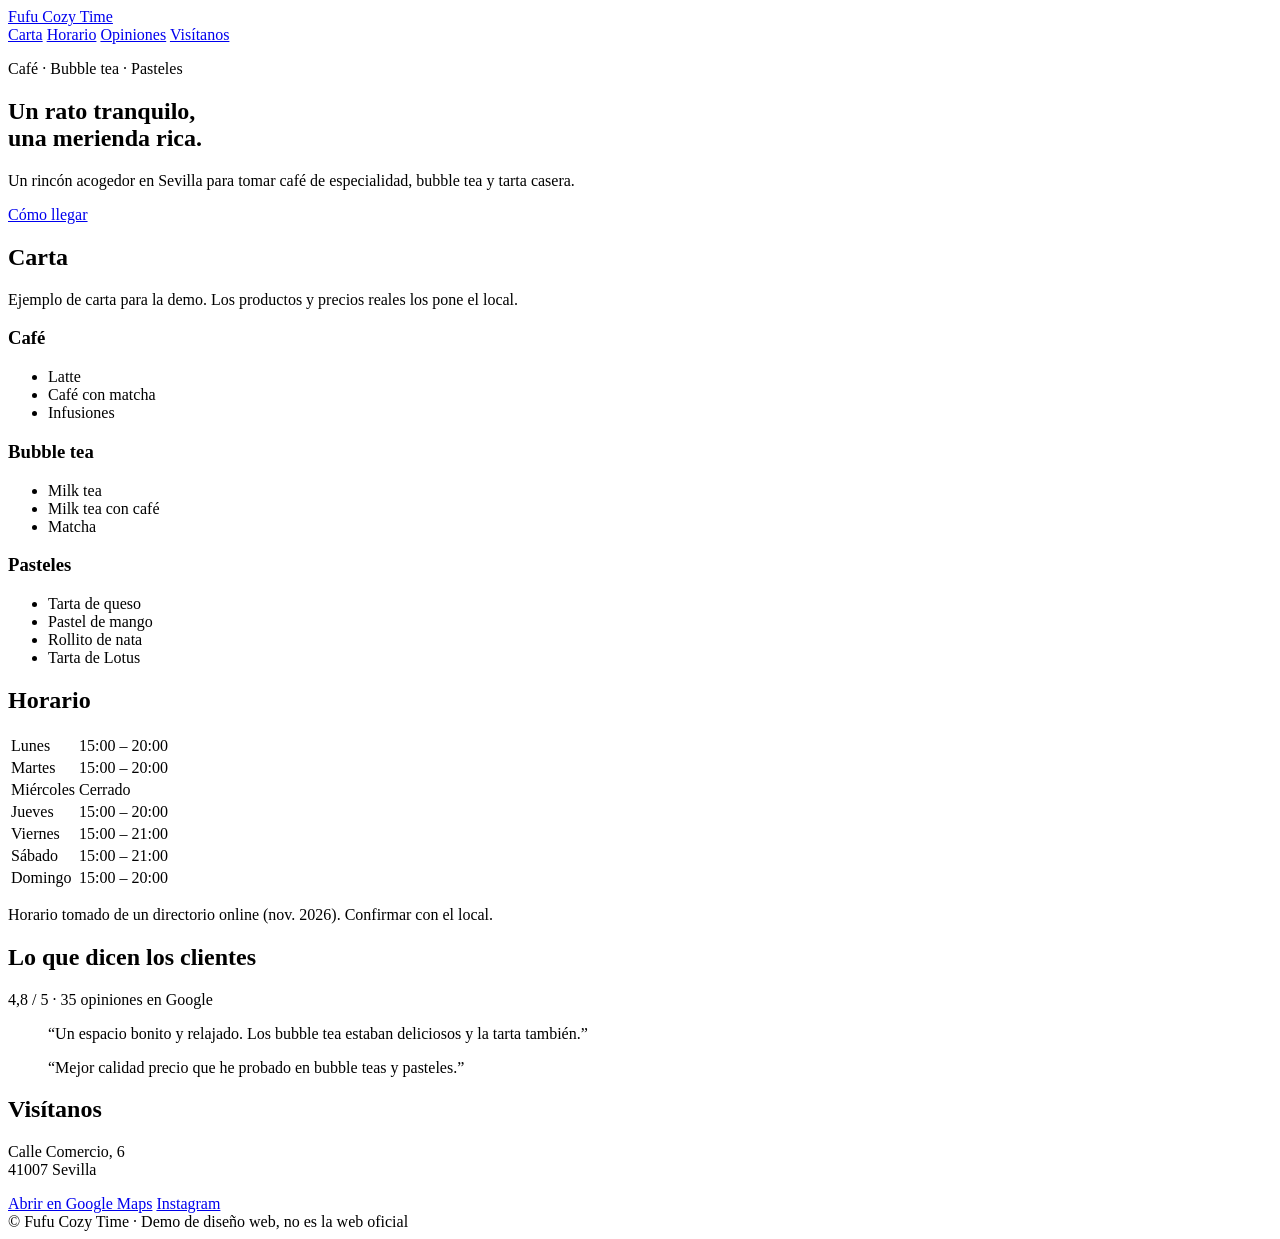
==== index.html @ 993eca89 "Rename fufu-index.html to index.html" ====
<!DOCTYPE html>
<html lang="es">
<head>
<meta charset="utf-8">
<meta name="viewport" content="width=device-width, initial-scale=1">
<title>Fufu Cozy Time · Café y pastelería en Sevilla</title>
<meta name="description" content="Café de especialidad, bubble tea y pasteles en Calle Comercio 6, Sevilla.">
<link rel="stylesheet" href="style.css">
</head>
<body>
<header class="top">
  <a class="logo" href="#inicio">Fufu Cozy Time</a>
  <nav>
    <a href="#carta">Carta</a>
    <a href="#horario">Horario</a>
    <a href="#opiniones">Opiniones</a>
    <a href="#visitanos">Visítanos</a>
  </nav>
</header>

<section id="inicio" class="hero">
  <p class="tag">Café · Bubble tea · Pasteles</p>
  <h1>Un rato tranquilo,<br>una merienda rica.</h1>
  <p>Un rincón acogedor en Sevilla para tomar café de especialidad, bubble tea y tarta casera.</p>
  <a class="btn" href="#visitanos">Cómo llegar</a>
</section>

<section id="carta">
  <h2>Carta</h2>
  <p class="note">Ejemplo de carta para la demo. Los productos y precios reales los pone el local.</p>
  <div class="grid">
    <article><h3>Café</h3><ul><li>Latte</li><li>Café con matcha</li><li>Infusiones</li></ul></article>
    <article><h3>Bubble tea</h3><ul><li>Milk tea</li><li>Milk tea con café</li><li>Matcha</li></ul></article>
    <article><h3>Pasteles</h3><ul><li>Tarta de queso</li><li>Pastel de mango</li><li>Rollito de nata</li><li>Tarta de Lotus</li></ul></article>
  </div>
</section>

<section id="horario" class="alt">
  <h2>Horario</h2>
  <table>
    <tr><td>Lunes</td><td>15:00 – 20:00</td></tr>
    <tr><td>Martes</td><td>15:00 – 20:00</td></tr>
    <tr><td>Miércoles</td><td>Cerrado</td></tr>
    <tr><td>Jueves</td><td>15:00 – 20:00</td></tr>
    <tr><td>Viernes</td><td>15:00 – 21:00</td></tr>
    <tr><td>Sábado</td><td>15:00 – 21:00</td></tr>
    <tr><td>Domingo</td><td>15:00 – 20:00</td></tr>
  </table>
  <p class="note">Horario tomado de un directorio online (nov. 2026). Confirmar con el local.</p>
</section>

<section id="opiniones">
  <h2>Lo que dicen los clientes</h2>
  <p class="rating">4,8 / 5 <span>· 35 opiniones en Google</span></p>
  <blockquote>“Un espacio bonito y relajado. Los bubble tea estaban deliciosos y la tarta también.”</blockquote>
  <blockquote>“Mejor calidad precio que he probado en bubble teas y pasteles.”</blockquote>
</section>

<section id="visitanos" class="alt">
  <h2>Visítanos</h2>
  <p>Calle Comercio, 6<br>41007 Sevilla</p>
  <a class="btn" href="https://www.google.com/maps/search/?api=1&query=Fufu+Cozy+Time+Calle+Comercio+6+Sevilla">Abrir en Google Maps</a>
  <a class="btn ghost" href="https://www.instagram.com/fufu_cozytime">Instagram</a>
</section>

<footer>© Fufu Cozy Time · Demo de diseño web, no es la web oficial</footer>
</body>
</html>
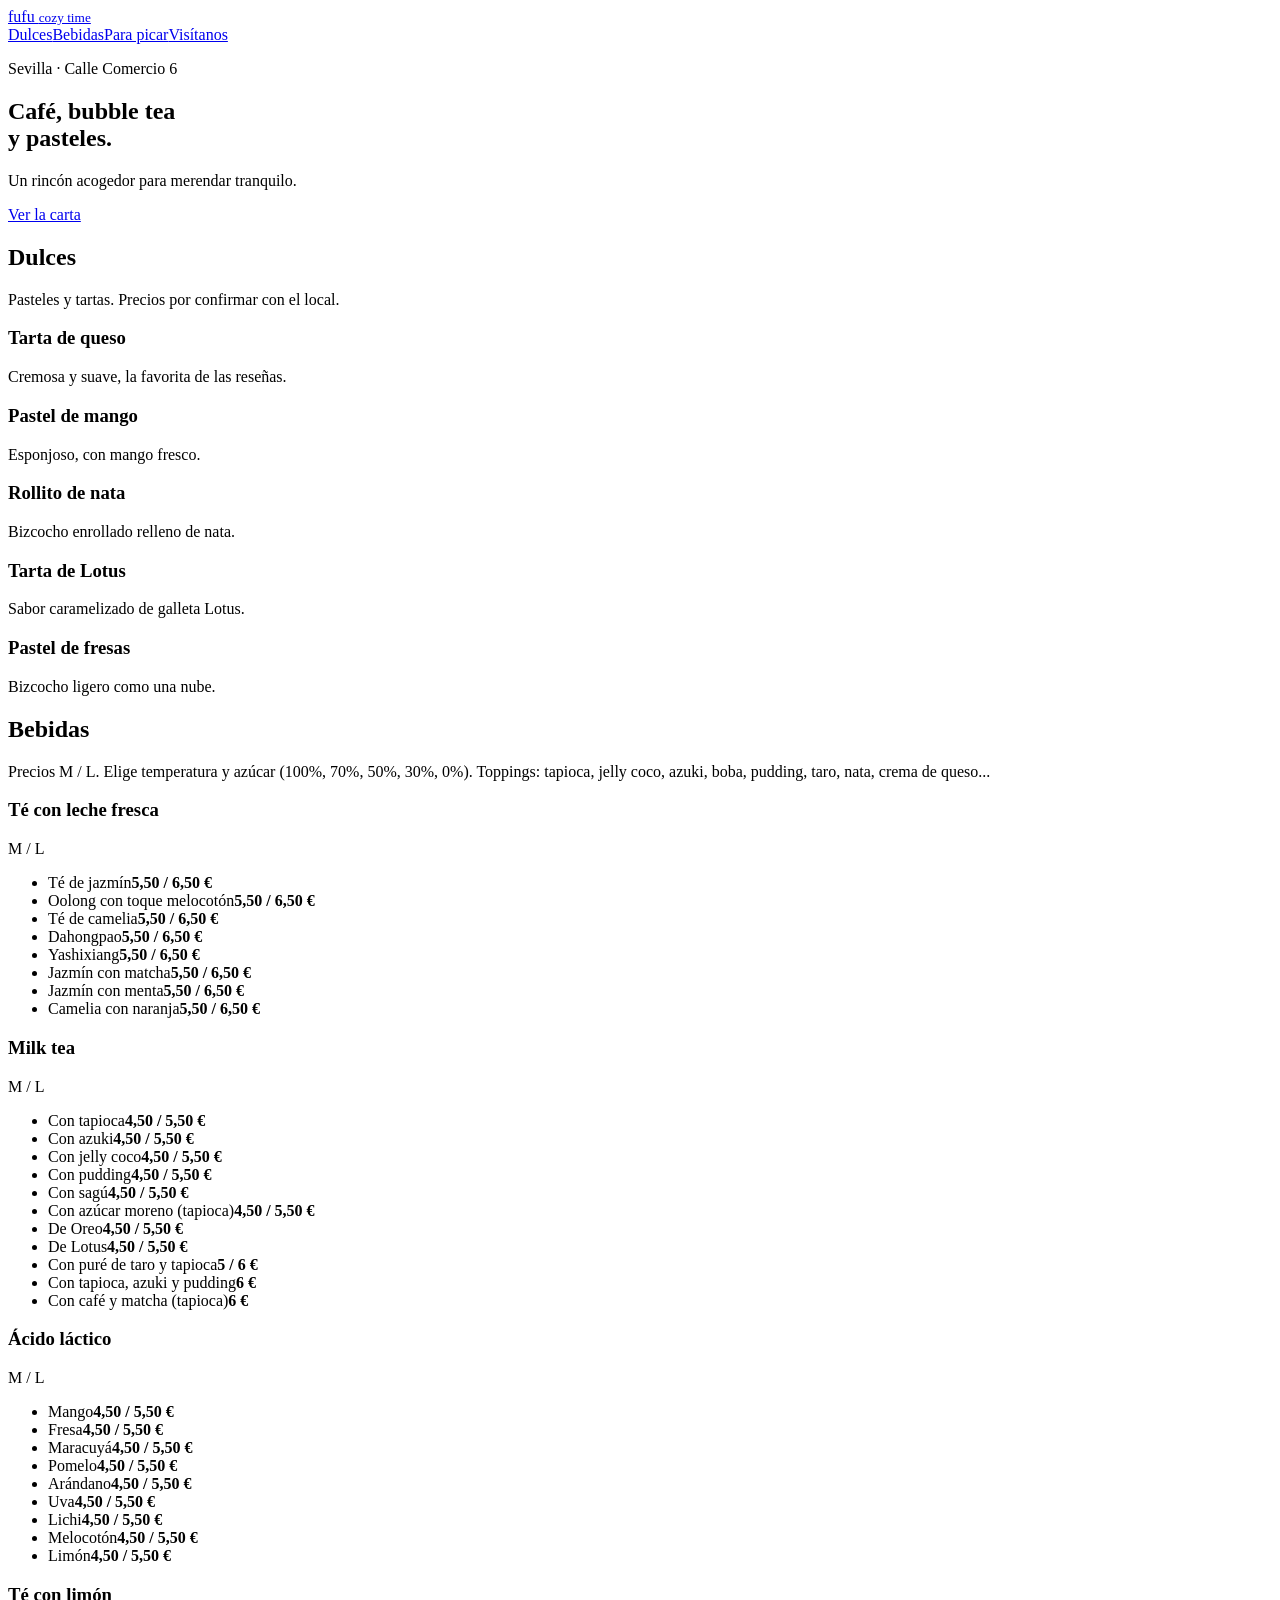
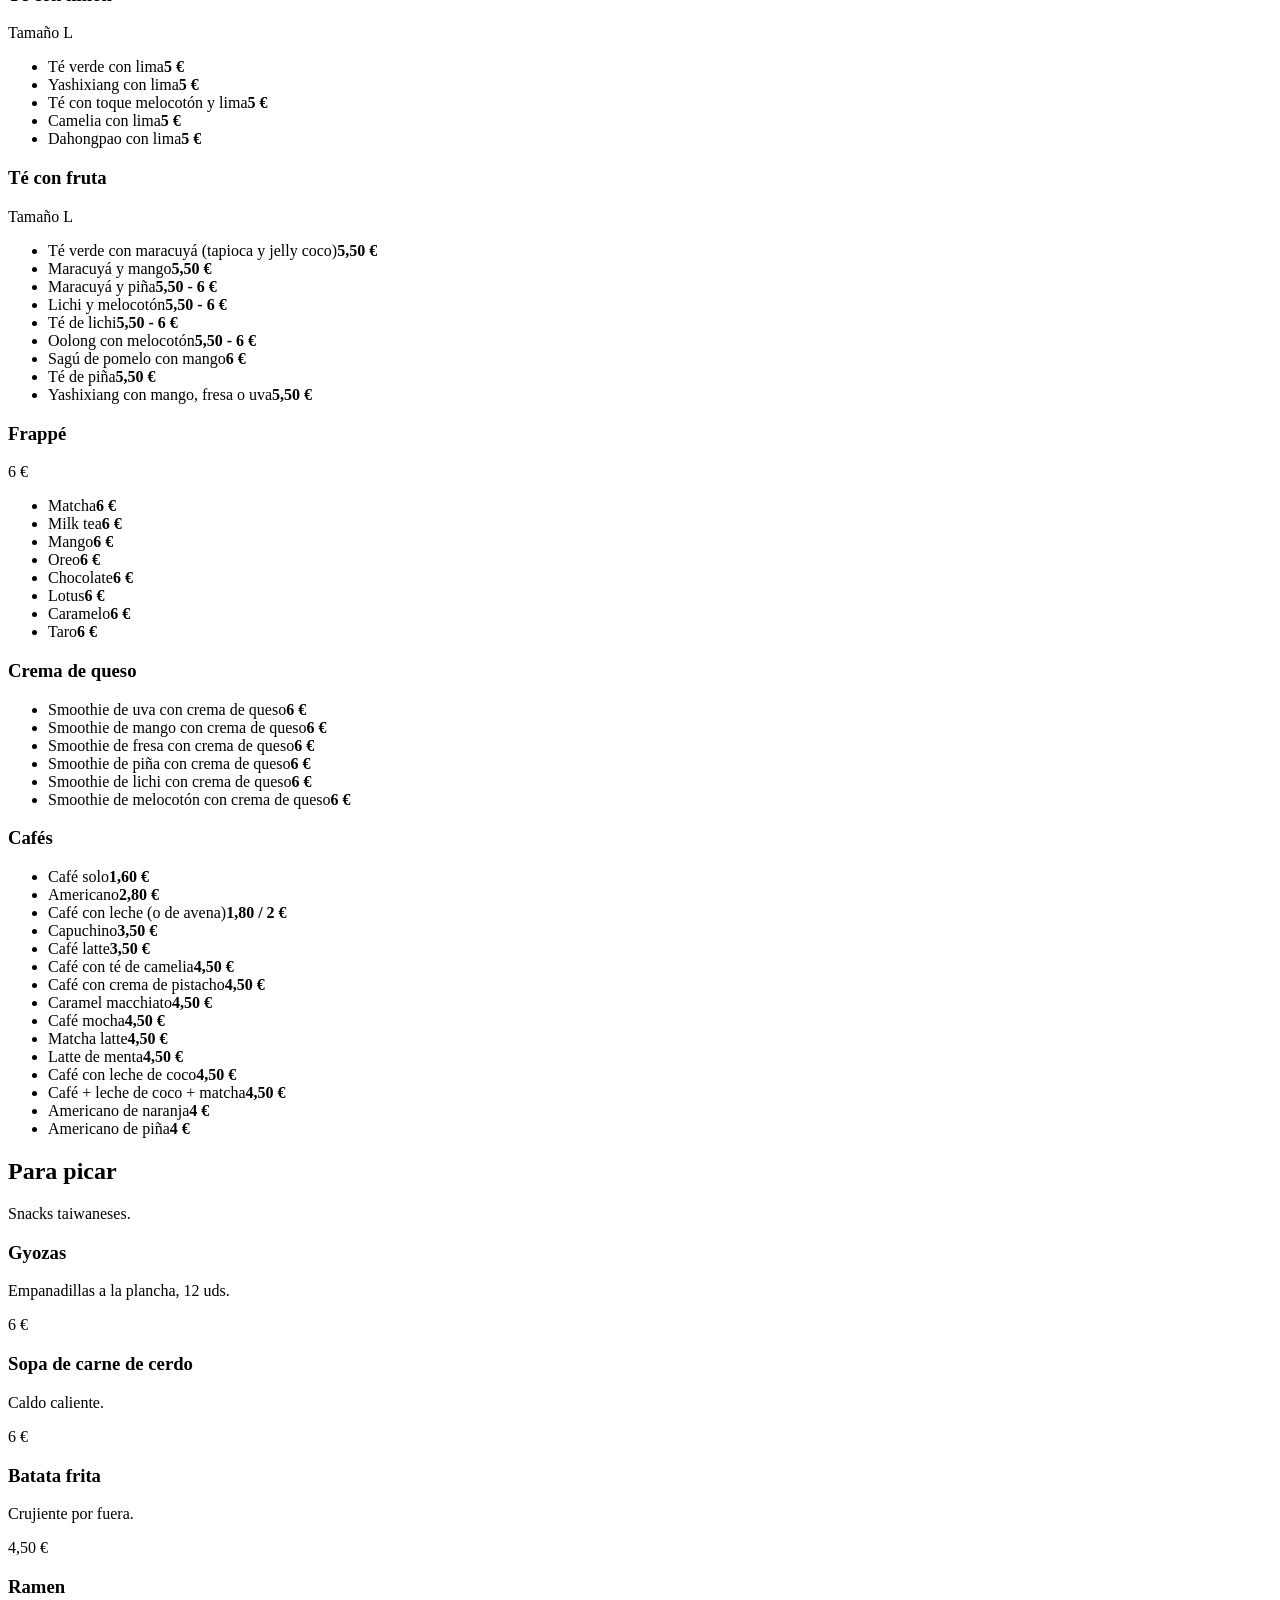
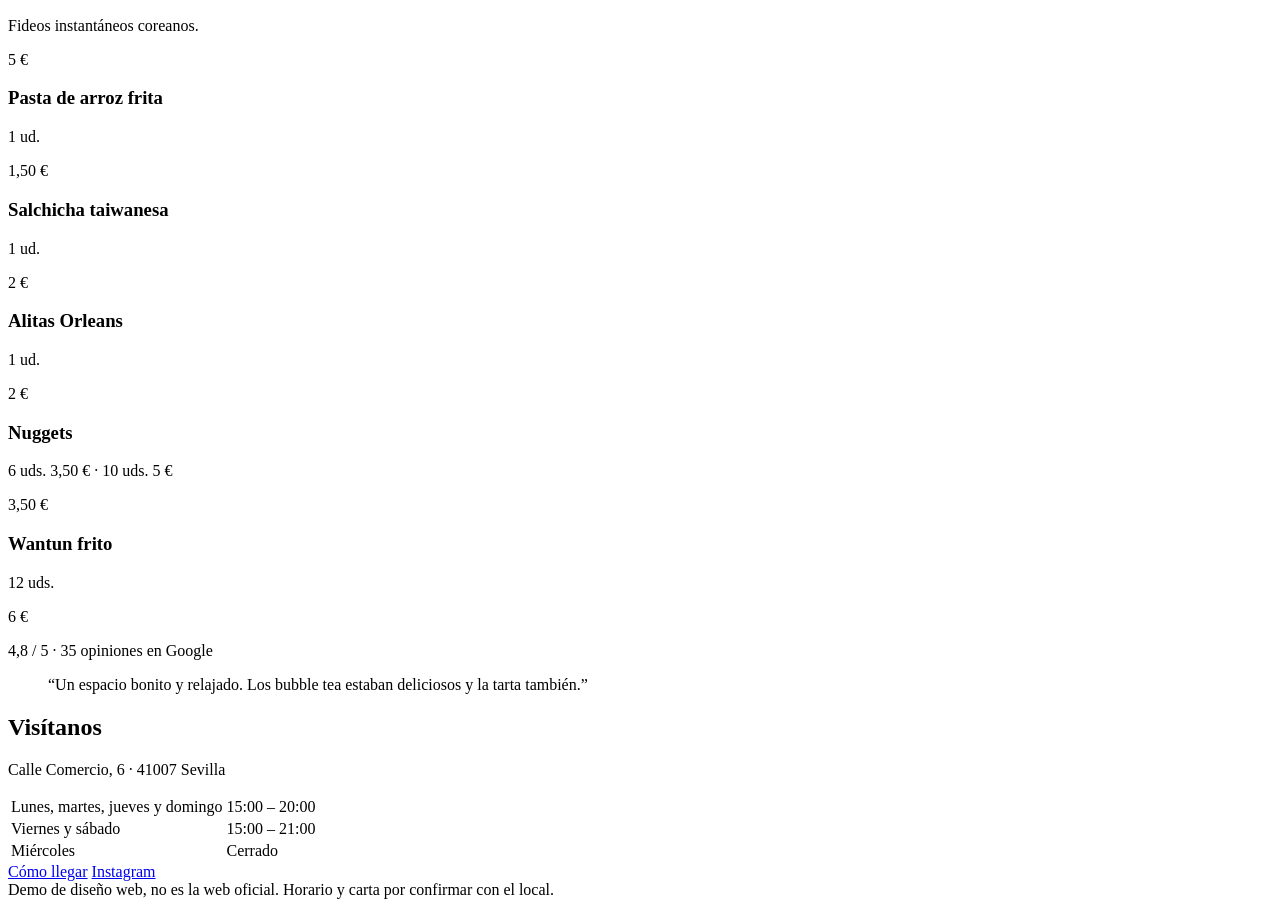
==== commit 4e76b119: "Rename index.html-0c1ed34d.txt to index.html" ====
--- a/index.html
+++ b/index.html
@@ -3,66 +3,44 @@
 <head>
 <meta charset="utf-8">
 <meta name="viewport" content="width=device-width, initial-scale=1">
-<title>Fufu Cozy Time · Café y pastelería en Sevilla</title>
-<meta name="description" content="Café de especialidad, bubble tea y pasteles en Calle Comercio 6, Sevilla.">
+<title>Fufu Cozy Time · Café, bubble tea y pasteles en Sevilla</title>
+<meta name="description" content="Café de especialidad, bubble tea, pasteles y snacks taiwaneses en Calle Comercio 6, Sevilla.">
 <link rel="stylesheet" href="style.css">
 </head>
 <body>
 <header class="top">
-  <a class="logo" href="#inicio">Fufu Cozy Time</a>
-  <nav>
-    <a href="#carta">Carta</a>
-    <a href="#horario">Horario</a>
-    <a href="#opiniones">Opiniones</a>
-    <a href="#visitanos">Visítanos</a>
-  </nav>
+  <a class="logo" href="#inicio">fufu <small>cozy time</small></a>
+  <nav><a href="#dulces">Dulces</a><a href="#bebidas">Bebidas</a><a href="#picar">Para picar</a><a href="#visitanos">Visítanos</a></nav>
 </header>
 
 <section id="inicio" class="hero">
-  <p class="tag">Café · Bubble tea · Pasteles</p>
-  <h1>Un rato tranquilo,<br>una merienda rica.</h1>
-  <p>Un rincón acogedor en Sevilla para tomar café de especialidad, bubble tea y tarta casera.</p>
-  <a class="btn" href="#visitanos">Cómo llegar</a>
+  <p class="tag">Sevilla · Calle Comercio 6</p>
+  <h1>Café, bubble tea<br>y pasteles.</h1>
+  <p class="lead">Un rincón acogedor para merendar tranquilo.</p>
+  <a class="btn" href="#dulces">Ver la carta</a>
 </section>
 
-<section id="carta">
-  <h2>Carta</h2>
-  <p class="note">Ejemplo de carta para la demo. Los productos y precios reales los pone el local.</p>
-  <div class="grid">
-    <article><h3>Café</h3><ul><li>Latte</li><li>Café con matcha</li><li>Infusiones</li></ul></article>
-    <article><h3>Bubble tea</h3><ul><li>Milk tea</li><li>Milk tea con café</li><li>Matcha</li></ul></article>
-    <article><h3>Pasteles</h3><ul><li>Tarta de queso</li><li>Pastel de mango</li><li>Rollito de nata</li><li>Tarta de Lotus</li></ul></article>
-  </div>
+<section id="dulces" class=""><h2>Dulces</h2><p class="sub">Pasteles y tartas. Precios por confirmar con el local.</p><div class="grid"><article class="item"><div class="ph"><img src="img/tarta-queso.jpg" alt="Tarta de queso" loading="lazy" onerror="this.remove()"></div><h3>Tarta de queso</h3><p>Cremosa y suave, la favorita de las reseñas.</p></article><article class="item"><div class="ph"><img src="img/mango.jpg" alt="Pastel de mango" loading="lazy" onerror="this.remove()"></div><h3>Pastel de mango</h3><p>Esponjoso, con mango fresco.</p></article><article class="item"><div class="ph"><img src="img/rollito.jpg" alt="Rollito de nata" loading="lazy" onerror="this.remove()"></div><h3>Rollito de nata</h3><p>Bizcocho enrollado relleno de nata.</p></article><article class="item"><div class="ph"><img src="img/lotus.jpg" alt="Tarta de Lotus" loading="lazy" onerror="this.remove()"></div><h3>Tarta de Lotus</h3><p>Sabor caramelizado de galleta Lotus.</p></article><article class="item"><div class="ph"><img src="img/fresas.jpg" alt="Pastel de fresas" loading="lazy" onerror="this.remove()"></div><h3>Pastel de fresas</h3><p>Bizcocho ligero como una nube.</p></article></div></section>
+<section id="bebidas" class="alt"><h2>Bebidas</h2><p class="sub">Precios M / L. Elige temperatura y azúcar (100%, 70%, 50%, 30%, 0%). Toppings: tapioca, jelly coco, azuki, boba, pudding, taro, nata, crema de queso...</p><div class="menu"><div class="mblock"><h3>Té con leche fresca</h3><p class="note">M / L</p><ul><li><span>Té de jazmín</span><b>5,50 / 6,50 €</b></li><li><span>Oolong con toque melocotón</span><b>5,50 / 6,50 €</b></li><li><span>Té de camelia</span><b>5,50 / 6,50 €</b></li><li><span>Dahongpao</span><b>5,50 / 6,50 €</b></li><li><span>Yashixiang</span><b>5,50 / 6,50 €</b></li><li><span>Jazmín con matcha</span><b>5,50 / 6,50 €</b></li><li><span>Jazmín con menta</span><b>5,50 / 6,50 €</b></li><li><span>Camelia con naranja</span><b>5,50 / 6,50 €</b></li></ul></div><div class="mblock"><h3>Milk tea</h3><p class="note">M / L</p><ul><li><span>Con tapioca</span><b>4,50 / 5,50 €</b></li><li><span>Con azuki</span><b>4,50 / 5,50 €</b></li><li><span>Con jelly coco</span><b>4,50 / 5,50 €</b></li><li><span>Con pudding</span><b>4,50 / 5,50 €</b></li><li><span>Con sagú</span><b>4,50 / 5,50 €</b></li><li><span>Con azúcar moreno (tapioca)</span><b>4,50 / 5,50 €</b></li><li><span>De Oreo</span><b>4,50 / 5,50 €</b></li><li><span>De Lotus</span><b>4,50 / 5,50 €</b></li><li><span>Con puré de taro y tapioca</span><b>5 / 6 €</b></li><li><span>Con tapioca, azuki y pudding</span><b>6 €</b></li><li><span>Con café y matcha (tapioca)</span><b>6 €</b></li></ul></div><div class="mblock"><h3>Ácido láctico</h3><p class="note">M / L</p><ul><li><span>Mango</span><b>4,50 / 5,50 €</b></li><li><span>Fresa</span><b>4,50 / 5,50 €</b></li><li><span>Maracuyá</span><b>4,50 / 5,50 €</b></li><li><span>Pomelo</span><b>4,50 / 5,50 €</b></li><li><span>Arándano</span><b>4,50 / 5,50 €</b></li><li><span>Uva</span><b>4,50 / 5,50 €</b></li><li><span>Lichi</span><b>4,50 / 5,50 €</b></li><li><span>Melocotón</span><b>4,50 / 5,50 €</b></li><li><span>Limón</span><b>4,50 / 5,50 €</b></li></ul></div><div class="mblock"><h3>Té con limón</h3><p class="note">Tamaño L</p><ul><li><span>Té verde con lima</span><b>5 €</b></li><li><span>Yashixiang con lima</span><b>5 €</b></li><li><span>Té con toque melocotón y lima</span><b>5 €</b></li><li><span>Camelia con lima</span><b>5 €</b></li><li><span>Dahongpao con lima</span><b>5 €</b></li></ul></div><div class="mblock"><h3>Té con fruta</h3><p class="note">Tamaño L</p><ul><li><span>Té verde con maracuyá (tapioca y jelly coco)</span><b>5,50 €</b></li><li><span>Maracuyá y mango</span><b>5,50 €</b></li><li><span>Maracuyá y piña</span><b>5,50 - 6 €</b></li><li><span>Lichi y melocotón</span><b>5,50 - 6 €</b></li><li><span>Té de lichi</span><b>5,50 - 6 €</b></li><li><span>Oolong con melocotón</span><b>5,50 - 6 €</b></li><li><span>Sagú de pomelo con mango</span><b>6 €</b></li><li><span>Té de piña</span><b>5,50 €</b></li><li><span>Yashixiang con mango, fresa o uva</span><b>5,50 €</b></li></ul></div><div class="mblock"><h3>Frappé</h3><p class="note">6 €</p><ul><li><span>Matcha</span><b>6 €</b></li><li><span>Milk tea</span><b>6 €</b></li><li><span>Mango</span><b>6 €</b></li><li><span>Oreo</span><b>6 €</b></li><li><span>Chocolate</span><b>6 €</b></li><li><span>Lotus</span><b>6 €</b></li><li><span>Caramelo</span><b>6 €</b></li><li><span>Taro</span><b>6 €</b></li></ul></div><div class="mblock"><h3>Crema de queso</h3><ul><li><span>Smoothie de uva con crema de queso</span><b>6 €</b></li><li><span>Smoothie de mango con crema de queso</span><b>6 €</b></li><li><span>Smoothie de fresa con crema de queso</span><b>6 €</b></li><li><span>Smoothie de piña con crema de queso</span><b>6 €</b></li><li><span>Smoothie de lichi con crema de queso</span><b>6 €</b></li><li><span>Smoothie de melocotón con crema de queso</span><b>6 €</b></li></ul></div><div class="mblock"><h3>Cafés</h3><ul><li><span>Café solo</span><b>1,60 €</b></li><li><span>Americano</span><b>2,80 €</b></li><li><span>Café con leche (o de avena)</span><b>1,80 / 2 €</b></li><li><span>Capuchino</span><b>3,50 €</b></li><li><span>Café latte</span><b>3,50 €</b></li><li><span>Café con té de camelia</span><b>4,50 €</b></li><li><span>Café con crema de pistacho</span><b>4,50 €</b></li><li><span>Caramel macchiato</span><b>4,50 €</b></li><li><span>Café mocha</span><b>4,50 €</b></li><li><span>Matcha latte</span><b>4,50 €</b></li><li><span>Latte de menta</span><b>4,50 €</b></li><li><span>Café con leche de coco</span><b>4,50 €</b></li><li><span>Café + leche de coco + matcha</span><b>4,50 €</b></li><li><span>Americano de naranja</span><b>4 €</b></li><li><span>Americano de piña</span><b>4 €</b></li></ul></div></div></section>
+<section id="picar" class=""><h2>Para picar</h2><p class="sub">Snacks taiwaneses.</p><div class="grid"><article class="item"><div class="ph"><img src="img/gyozas.jpg" alt="Gyozas" loading="lazy" onerror="this.remove()"></div><h3>Gyozas</h3><p>Empanadillas a la plancha, 12 uds.</p><span class="price">6 €</span></article><article class="item"><div class="ph"><img src="img/sopa.jpg" alt="Sopa de carne de cerdo" loading="lazy" onerror="this.remove()"></div><h3>Sopa de carne de cerdo</h3><p>Caldo caliente.</p><span class="price">6 €</span></article><article class="item"><div class="ph"><img src="img/batata.jpg" alt="Batata frita" loading="lazy" onerror="this.remove()"></div><h3>Batata frita</h3><p>Crujiente por fuera.</p><span class="price">4,50 €</span></article><article class="item"><div class="ph"><img src="img/ramen.jpg" alt="Ramen" loading="lazy" onerror="this.remove()"></div><h3>Ramen</h3><p>Fideos instantáneos coreanos.</p><span class="price">5 €</span></article><article class="item"><div class="ph"><img src="img/arroz.jpg" alt="Pasta de arroz frita" loading="lazy" onerror="this.remove()"></div><h3>Pasta de arroz frita</h3><p>1 ud.</p><span class="price">1,50 €</span></article><article class="item"><div class="ph"><img src="img/salchicha.jpg" alt="Salchicha taiwanesa" loading="lazy" onerror="this.remove()"></div><h3>Salchicha taiwanesa</h3><p>1 ud.</p><span class="price">2 €</span></article><article class="item"><div class="ph"><img src="img/alitas.jpg" alt="Alitas Orleans" loading="lazy" onerror="this.remove()"></div><h3>Alitas Orleans</h3><p>1 ud.</p><span class="price">2 €</span></article><article class="item"><div class="ph"><img src="img/nuggets.jpg" alt="Nuggets" loading="lazy" onerror="this.remove()"></div><h3>Nuggets</h3><p>6 uds. 3,50 € · 10 uds. 5 €</p><span class="price">3,50 €</span></article><article class="item"><div class="ph"><img src="img/wantun.jpg" alt="Wantun frito" loading="lazy" onerror="this.remove()"></div><h3>Wantun frito</h3><p>12 uds.</p><span class="price">6 €</span></article></div></section>
+
+<section id="opiniones" class="alt center">
+  <p class="rating">4,8 <span>/ 5 · 35 opiniones en Google</span></p>
+  <blockquote>“Un espacio bonito y relajado. Los bubble tea estaban deliciosos y la tarta también.”</blockquote>
 </section>
 
-<section id="horario" class="alt">
-  <h2>Horario</h2>
+<section id="visitanos">
+  <h2>Visítanos</h2>
+  <p>Calle Comercio, 6 · 41007 Sevilla</p>
   <table>
-    <tr><td>Lunes</td><td>15:00 – 20:00</td></tr>
-    <tr><td>Martes</td><td>15:00 – 20:00</td></tr>
+    <tr><td>Lunes, martes, jueves y domingo</td><td>15:00 – 20:00</td></tr>
+    <tr><td>Viernes y sábado</td><td>15:00 – 21:00</td></tr>
     <tr><td>Miércoles</td><td>Cerrado</td></tr>
-    <tr><td>Jueves</td><td>15:00 – 20:00</td></tr>
-    <tr><td>Viernes</td><td>15:00 – 21:00</td></tr>
-    <tr><td>Sábado</td><td>15:00 – 21:00</td></tr>
-    <tr><td>Domingo</td><td>15:00 – 20:00</td></tr>
   </table>
-  <p class="note">Horario tomado de un directorio online (nov. 2026). Confirmar con el local.</p>
-</section>
-
-<section id="opiniones">
-  <h2>Lo que dicen los clientes</h2>
-  <p class="rating">4,8 / 5 <span>· 35 opiniones en Google</span></p>
-  <blockquote>“Un espacio bonito y relajado. Los bubble tea estaban deliciosos y la tarta también.”</blockquote>
-  <blockquote>“Mejor calidad precio que he probado en bubble teas y pasteles.”</blockquote>
-</section>
-
-<section id="visitanos" class="alt">
-  <h2>Visítanos</h2>
-  <p>Calle Comercio, 6<br>41007 Sevilla</p>
-  <a class="btn" href="https://www.google.com/maps/search/?api=1&query=Fufu+Cozy+Time+Calle+Comercio+6+Sevilla">Abrir en Google Maps</a>
+  <a class="btn" href="https://www.google.com/maps/search/?api=1&query=Fufu+Cozy+Time+Calle+Comercio+6+Sevilla">Cómo llegar</a>
   <a class="btn ghost" href="https://www.instagram.com/fufu_cozytime">Instagram</a>
 </section>
 
-<footer>© Fufu Cozy Time · Demo de diseño web, no es la web oficial</footer>
+<footer>Demo de diseño web, no es la web oficial. Horario y carta por confirmar con el local.</footer>
 </body>
 </html>
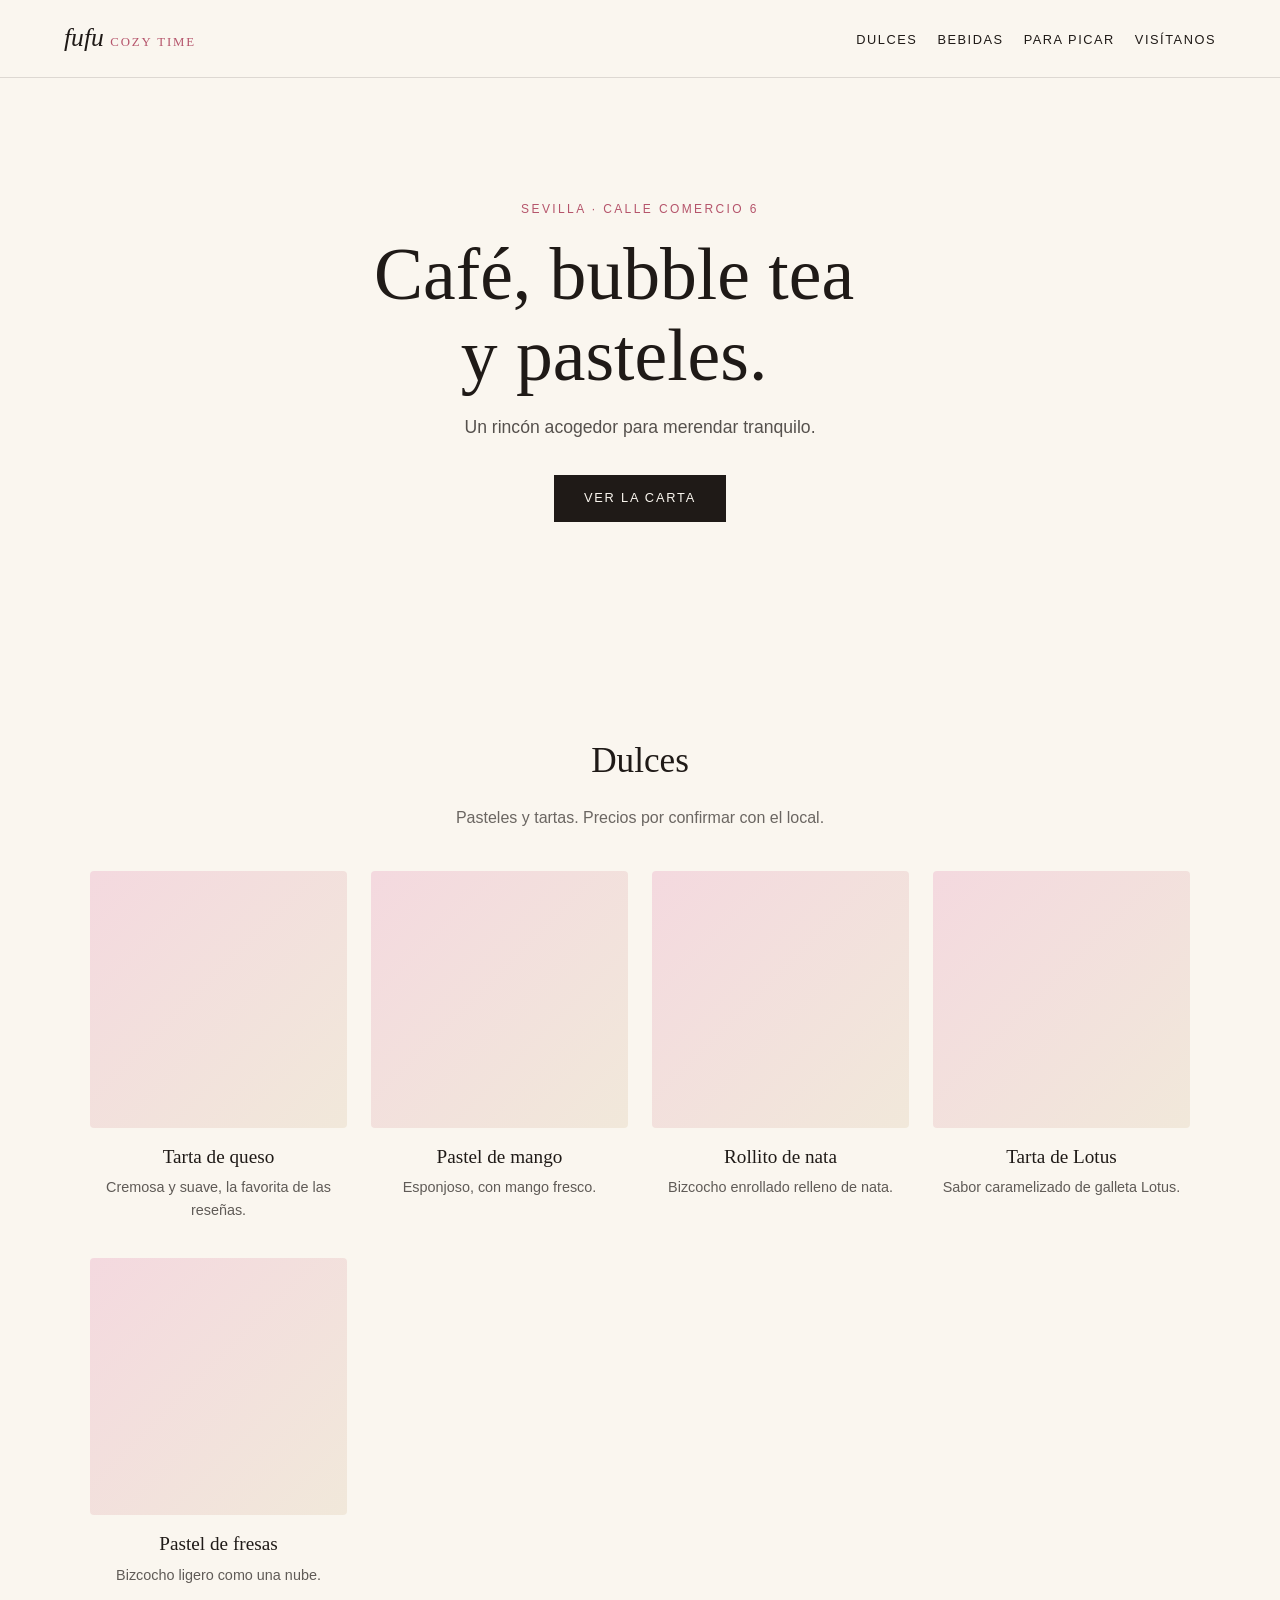
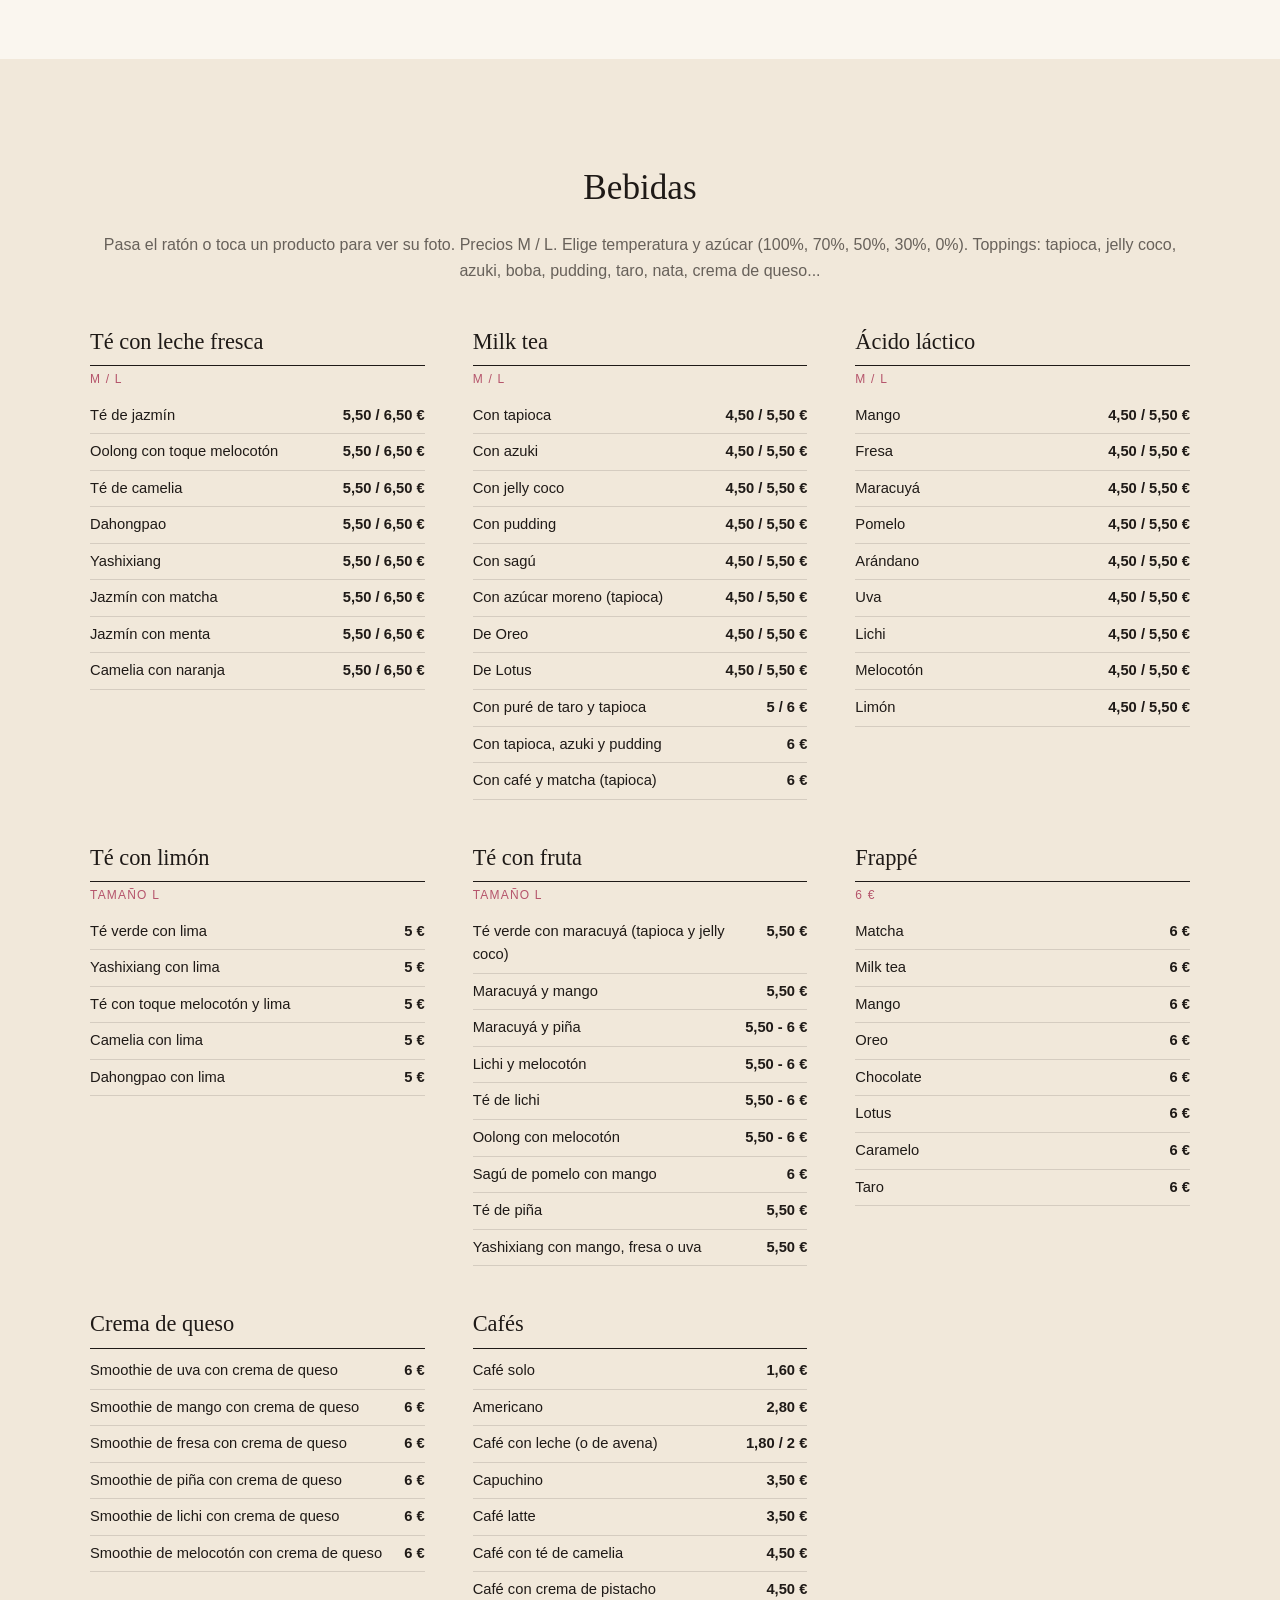
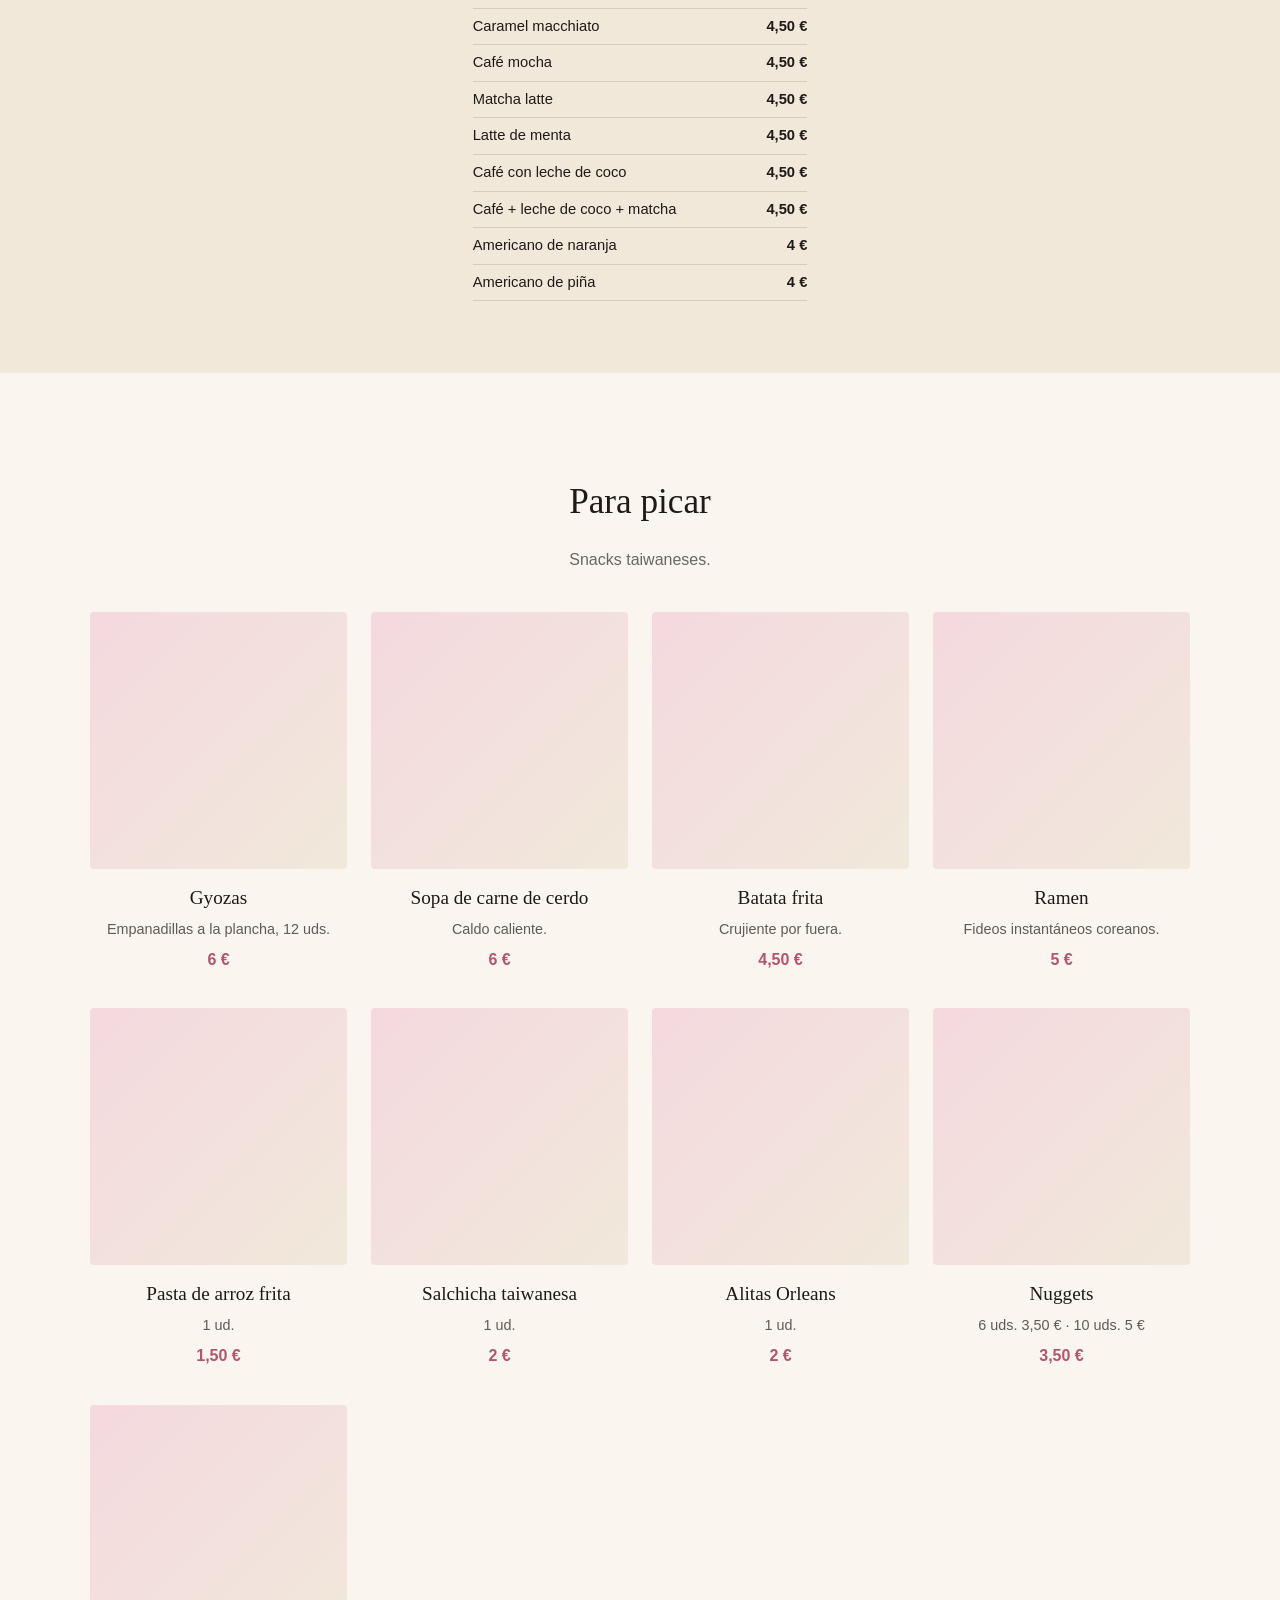
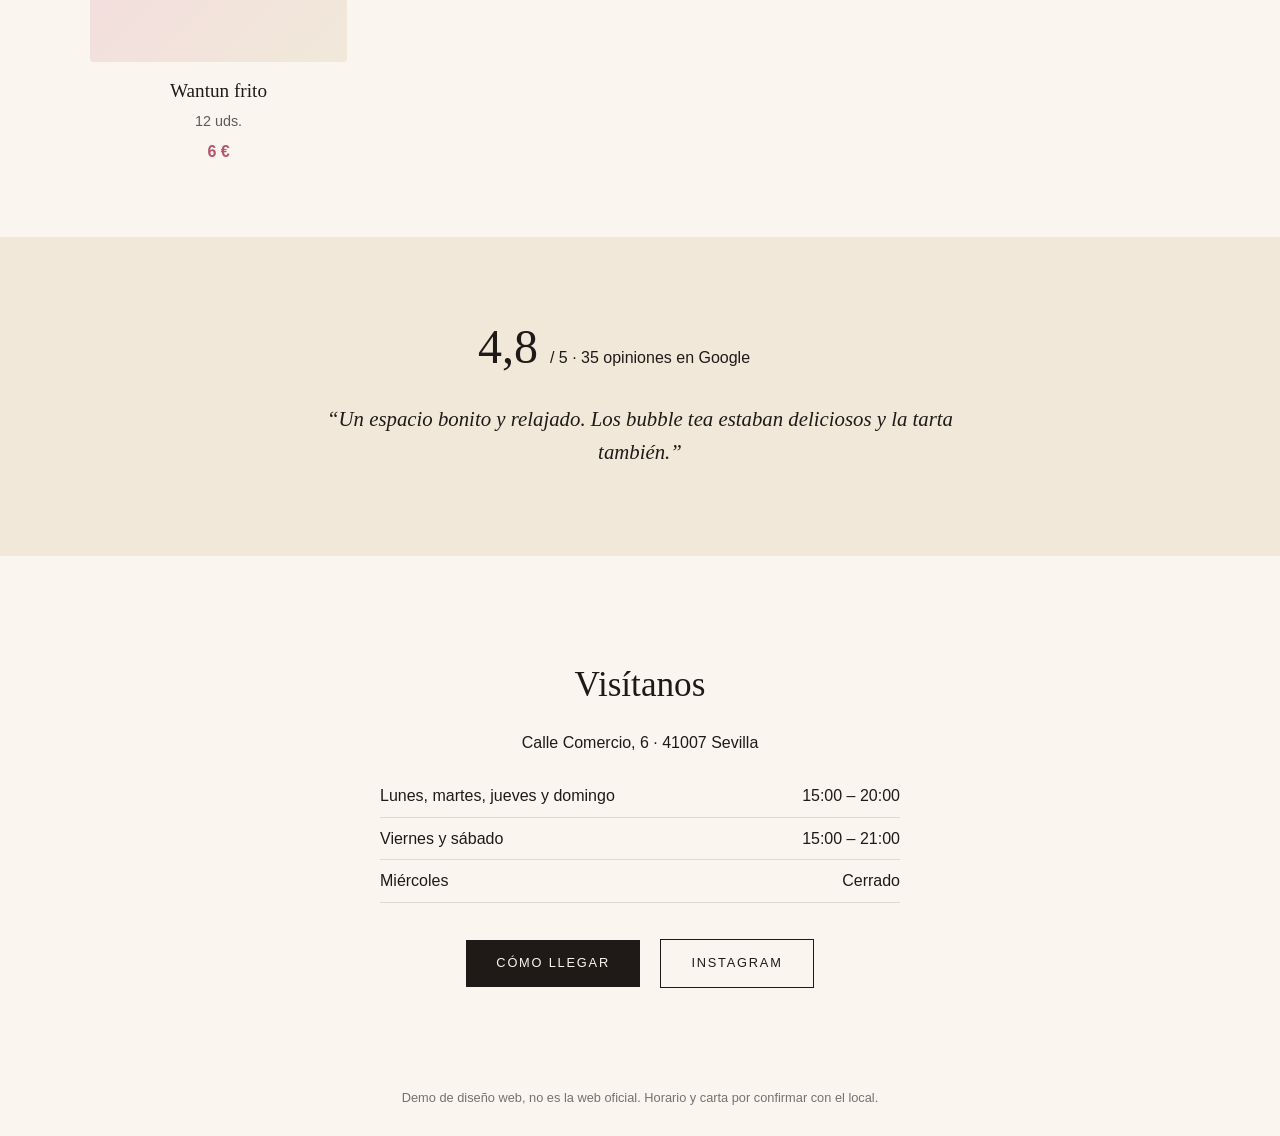
==== commit 1d5987e0: "hover de imagenes" ====
--- a/index.html
+++ b/index.html
@@ -21,7 +21,7 @@
 </section>
 
 <section id="dulces" class=""><h2>Dulces</h2><p class="sub">Pasteles y tartas. Precios por confirmar con el local.</p><div class="grid"><article class="item"><div class="ph"><img src="img/tarta-queso.jpg" alt="Tarta de queso" loading="lazy" onerror="this.remove()"></div><h3>Tarta de queso</h3><p>Cremosa y suave, la favorita de las reseñas.</p></article><article class="item"><div class="ph"><img src="img/mango.jpg" alt="Pastel de mango" loading="lazy" onerror="this.remove()"></div><h3>Pastel de mango</h3><p>Esponjoso, con mango fresco.</p></article><article class="item"><div class="ph"><img src="img/rollito.jpg" alt="Rollito de nata" loading="lazy" onerror="this.remove()"></div><h3>Rollito de nata</h3><p>Bizcocho enrollado relleno de nata.</p></article><article class="item"><div class="ph"><img src="img/lotus.jpg" alt="Tarta de Lotus" loading="lazy" onerror="this.remove()"></div><h3>Tarta de Lotus</h3><p>Sabor caramelizado de galleta Lotus.</p></article><article class="item"><div class="ph"><img src="img/fresas.jpg" alt="Pastel de fresas" loading="lazy" onerror="this.remove()"></div><h3>Pastel de fresas</h3><p>Bizcocho ligero como una nube.</p></article></div></section>
-<section id="bebidas" class="alt"><h2>Bebidas</h2><p class="sub">Precios M / L. Elige temperatura y azúcar (100%, 70%, 50%, 30%, 0%). Toppings: tapioca, jelly coco, azuki, boba, pudding, taro, nata, crema de queso...</p><div class="menu"><div class="mblock"><h3>Té con leche fresca</h3><p class="note">M / L</p><ul><li><span>Té de jazmín</span><b>5,50 / 6,50 €</b></li><li><span>Oolong con toque melocotón</span><b>5,50 / 6,50 €</b></li><li><span>Té de camelia</span><b>5,50 / 6,50 €</b></li><li><span>Dahongpao</span><b>5,50 / 6,50 €</b></li><li><span>Yashixiang</span><b>5,50 / 6,50 €</b></li><li><span>Jazmín con matcha</span><b>5,50 / 6,50 €</b></li><li><span>Jazmín con menta</span><b>5,50 / 6,50 €</b></li><li><span>Camelia con naranja</span><b>5,50 / 6,50 €</b></li></ul></div><div class="mblock"><h3>Milk tea</h3><p class="note">M / L</p><ul><li><span>Con tapioca</span><b>4,50 / 5,50 €</b></li><li><span>Con azuki</span><b>4,50 / 5,50 €</b></li><li><span>Con jelly coco</span><b>4,50 / 5,50 €</b></li><li><span>Con pudding</span><b>4,50 / 5,50 €</b></li><li><span>Con sagú</span><b>4,50 / 5,50 €</b></li><li><span>Con azúcar moreno (tapioca)</span><b>4,50 / 5,50 €</b></li><li><span>De Oreo</span><b>4,50 / 5,50 €</b></li><li><span>De Lotus</span><b>4,50 / 5,50 €</b></li><li><span>Con puré de taro y tapioca</span><b>5 / 6 €</b></li><li><span>Con tapioca, azuki y pudding</span><b>6 €</b></li><li><span>Con café y matcha (tapioca)</span><b>6 €</b></li></ul></div><div class="mblock"><h3>Ácido láctico</h3><p class="note">M / L</p><ul><li><span>Mango</span><b>4,50 / 5,50 €</b></li><li><span>Fresa</span><b>4,50 / 5,50 €</b></li><li><span>Maracuyá</span><b>4,50 / 5,50 €</b></li><li><span>Pomelo</span><b>4,50 / 5,50 €</b></li><li><span>Arándano</span><b>4,50 / 5,50 €</b></li><li><span>Uva</span><b>4,50 / 5,50 €</b></li><li><span>Lichi</span><b>4,50 / 5,50 €</b></li><li><span>Melocotón</span><b>4,50 / 5,50 €</b></li><li><span>Limón</span><b>4,50 / 5,50 €</b></li></ul></div><div class="mblock"><h3>Té con limón</h3><p class="note">Tamaño L</p><ul><li><span>Té verde con lima</span><b>5 €</b></li><li><span>Yashixiang con lima</span><b>5 €</b></li><li><span>Té con toque melocotón y lima</span><b>5 €</b></li><li><span>Camelia con lima</span><b>5 €</b></li><li><span>Dahongpao con lima</span><b>5 €</b></li></ul></div><div class="mblock"><h3>Té con fruta</h3><p class="note">Tamaño L</p><ul><li><span>Té verde con maracuyá (tapioca y jelly coco)</span><b>5,50 €</b></li><li><span>Maracuyá y mango</span><b>5,50 €</b></li><li><span>Maracuyá y piña</span><b>5,50 - 6 €</b></li><li><span>Lichi y melocotón</span><b>5,50 - 6 €</b></li><li><span>Té de lichi</span><b>5,50 - 6 €</b></li><li><span>Oolong con melocotón</span><b>5,50 - 6 €</b></li><li><span>Sagú de pomelo con mango</span><b>6 €</b></li><li><span>Té de piña</span><b>5,50 €</b></li><li><span>Yashixiang con mango, fresa o uva</span><b>5,50 €</b></li></ul></div><div class="mblock"><h3>Frappé</h3><p class="note">6 €</p><ul><li><span>Matcha</span><b>6 €</b></li><li><span>Milk tea</span><b>6 €</b></li><li><span>Mango</span><b>6 €</b></li><li><span>Oreo</span><b>6 €</b></li><li><span>Chocolate</span><b>6 €</b></li><li><span>Lotus</span><b>6 €</b></li><li><span>Caramelo</span><b>6 €</b></li><li><span>Taro</span><b>6 €</b></li></ul></div><div class="mblock"><h3>Crema de queso</h3><ul><li><span>Smoothie de uva con crema de queso</span><b>6 €</b></li><li><span>Smoothie de mango con crema de queso</span><b>6 €</b></li><li><span>Smoothie de fresa con crema de queso</span><b>6 €</b></li><li><span>Smoothie de piña con crema de queso</span><b>6 €</b></li><li><span>Smoothie de lichi con crema de queso</span><b>6 €</b></li><li><span>Smoothie de melocotón con crema de queso</span><b>6 €</b></li></ul></div><div class="mblock"><h3>Cafés</h3><ul><li><span>Café solo</span><b>1,60 €</b></li><li><span>Americano</span><b>2,80 €</b></li><li><span>Café con leche (o de avena)</span><b>1,80 / 2 €</b></li><li><span>Capuchino</span><b>3,50 €</b></li><li><span>Café latte</span><b>3,50 €</b></li><li><span>Café con té de camelia</span><b>4,50 €</b></li><li><span>Café con crema de pistacho</span><b>4,50 €</b></li><li><span>Caramel macchiato</span><b>4,50 €</b></li><li><span>Café mocha</span><b>4,50 €</b></li><li><span>Matcha latte</span><b>4,50 €</b></li><li><span>Latte de menta</span><b>4,50 €</b></li><li><span>Café con leche de coco</span><b>4,50 €</b></li><li><span>Café + leche de coco + matcha</span><b>4,50 €</b></li><li><span>Americano de naranja</span><b>4 €</b></li><li><span>Americano de piña</span><b>4 €</b></li></ul></div></div></section>
+<section id="bebidas" class="alt"><h2>Bebidas</h2><p class="sub">Pasa el ratón o toca un producto para ver su foto. Precios M / L. Elige temperatura y azúcar (100%, 70%, 50%, 30%, 0%). Toppings: tapioca, jelly coco, azuki, boba, pudding, taro, nata, crema de queso...</p><div class="menu"><div class="mblock"><h3>Té con leche fresca</h3><p class="note">M / L</p><ul><li tabindex="0" data-img="te-con-leche-fresca-te-de-jazmin" data-name="Té de jazmín"><span>Té de jazmín</span><b>5,50 / 6,50 €</b></li><li tabindex="0" data-img="te-con-leche-fresca-oolong-con-toque-melocoton" data-name="Oolong con toque melocotón"><span>Oolong con toque melocotón</span><b>5,50 / 6,50 €</b></li><li tabindex="0" data-img="te-con-leche-fresca-te-de-camelia" data-name="Té de camelia"><span>Té de camelia</span><b>5,50 / 6,50 €</b></li><li tabindex="0" data-img="te-con-leche-fresca-dahongpao" data-name="Dahongpao"><span>Dahongpao</span><b>5,50 / 6,50 €</b></li><li tabindex="0" data-img="te-con-leche-fresca-yashixiang" data-name="Yashixiang"><span>Yashixiang</span><b>5,50 / 6,50 €</b></li><li tabindex="0" data-img="te-con-leche-fresca-jazmin-con-matcha" data-name="Jazmín con matcha"><span>Jazmín con matcha</span><b>5,50 / 6,50 €</b></li><li tabindex="0" data-img="te-con-leche-fresca-jazmin-con-menta" data-name="Jazmín con menta"><span>Jazmín con menta</span><b>5,50 / 6,50 €</b></li><li tabindex="0" data-img="te-con-leche-fresca-camelia-con-naranja" data-name="Camelia con naranja"><span>Camelia con naranja</span><b>5,50 / 6,50 €</b></li></ul></div><div class="mblock"><h3>Milk tea</h3><p class="note">M / L</p><ul><li tabindex="0" data-img="milk-tea-con-tapioca" data-name="Con tapioca"><span>Con tapioca</span><b>4,50 / 5,50 €</b></li><li tabindex="0" data-img="milk-tea-con-azuki" data-name="Con azuki"><span>Con azuki</span><b>4,50 / 5,50 €</b></li><li tabindex="0" data-img="milk-tea-con-jelly-coco" data-name="Con jelly coco"><span>Con jelly coco</span><b>4,50 / 5,50 €</b></li><li tabindex="0" data-img="milk-tea-con-pudding" data-name="Con pudding"><span>Con pudding</span><b>4,50 / 5,50 €</b></li><li tabindex="0" data-img="milk-tea-con-sagu" data-name="Con sagú"><span>Con sagú</span><b>4,50 / 5,50 €</b></li><li tabindex="0" data-img="milk-tea-con-azucar-moreno-tapioca" data-name="Con azúcar moreno (tapioca)"><span>Con azúcar moreno (tapioca)</span><b>4,50 / 5,50 €</b></li><li tabindex="0" data-img="milk-tea-de-oreo" data-name="De Oreo"><span>De Oreo</span><b>4,50 / 5,50 €</b></li><li tabindex="0" data-img="milk-tea-de-lotus" data-name="De Lotus"><span>De Lotus</span><b>4,50 / 5,50 €</b></li><li tabindex="0" data-img="milk-tea-con-pure-de-taro-y-tapioca" data-name="Con puré de taro y tapioca"><span>Con puré de taro y tapioca</span><b>5 / 6 €</b></li><li tabindex="0" data-img="milk-tea-con-tapioca-azuki-y-pudding" data-name="Con tapioca, azuki y pudding"><span>Con tapioca, azuki y pudding</span><b>6 €</b></li><li tabindex="0" data-img="milk-tea-con-cafe-y-matcha-tapioca" data-name="Con café y matcha (tapioca)"><span>Con café y matcha (tapioca)</span><b>6 €</b></li></ul></div><div class="mblock"><h3>Ácido láctico</h3><p class="note">M / L</p><ul><li tabindex="0" data-img="acido-lactico-mango" data-name="Mango"><span>Mango</span><b>4,50 / 5,50 €</b></li><li tabindex="0" data-img="acido-lactico-fresa" data-name="Fresa"><span>Fresa</span><b>4,50 / 5,50 €</b></li><li tabindex="0" data-img="acido-lactico-maracuya" data-name="Maracuyá"><span>Maracuyá</span><b>4,50 / 5,50 €</b></li><li tabindex="0" data-img="acido-lactico-pomelo" data-name="Pomelo"><span>Pomelo</span><b>4,50 / 5,50 €</b></li><li tabindex="0" data-img="acido-lactico-arandano" data-name="Arándano"><span>Arándano</span><b>4,50 / 5,50 €</b></li><li tabindex="0" data-img="acido-lactico-uva" data-name="Uva"><span>Uva</span><b>4,50 / 5,50 €</b></li><li tabindex="0" data-img="acido-lactico-lichi" data-name="Lichi"><span>Lichi</span><b>4,50 / 5,50 €</b></li><li tabindex="0" data-img="acido-lactico-melocoton" data-name="Melocotón"><span>Melocotón</span><b>4,50 / 5,50 €</b></li><li tabindex="0" data-img="acido-lactico-limon" data-name="Limón"><span>Limón</span><b>4,50 / 5,50 €</b></li></ul></div><div class="mblock"><h3>Té con limón</h3><p class="note">Tamaño L</p><ul><li tabindex="0" data-img="te-con-limon-te-verde-con-lima" data-name="Té verde con lima"><span>Té verde con lima</span><b>5 €</b></li><li tabindex="0" data-img="te-con-limon-yashixiang-con-lima" data-name="Yashixiang con lima"><span>Yashixiang con lima</span><b>5 €</b></li><li tabindex="0" data-img="te-con-limon-te-con-toque-melocoton-y-lima" data-name="Té con toque melocotón y lima"><span>Té con toque melocotón y lima</span><b>5 €</b></li><li tabindex="0" data-img="te-con-limon-camelia-con-lima" data-name="Camelia con lima"><span>Camelia con lima</span><b>5 €</b></li><li tabindex="0" data-img="te-con-limon-dahongpao-con-lima" data-name="Dahongpao con lima"><span>Dahongpao con lima</span><b>5 €</b></li></ul></div><div class="mblock"><h3>Té con fruta</h3><p class="note">Tamaño L</p><ul><li tabindex="0" data-img="te-con-fruta-te-verde-con-maracuya-tapioca-y-jelly" data-name="Té verde con maracuyá (tapioca y jelly coco)"><span>Té verde con maracuyá (tapioca y jelly coco)</span><b>5,50 €</b></li><li tabindex="0" data-img="te-con-fruta-maracuya-y-mango" data-name="Maracuyá y mango"><span>Maracuyá y mango</span><b>5,50 €</b></li><li tabindex="0" data-img="te-con-fruta-maracuya-y-pina" data-name="Maracuyá y piña"><span>Maracuyá y piña</span><b>5,50 - 6 €</b></li><li tabindex="0" data-img="te-con-fruta-lichi-y-melocoton" data-name="Lichi y melocotón"><span>Lichi y melocotón</span><b>5,50 - 6 €</b></li><li tabindex="0" data-img="te-con-fruta-te-de-lichi" data-name="Té de lichi"><span>Té de lichi</span><b>5,50 - 6 €</b></li><li tabindex="0" data-img="te-con-fruta-oolong-con-melocoton" data-name="Oolong con melocotón"><span>Oolong con melocotón</span><b>5,50 - 6 €</b></li><li tabindex="0" data-img="te-con-fruta-sagu-de-pomelo-con-mango" data-name="Sagú de pomelo con mango"><span>Sagú de pomelo con mango</span><b>6 €</b></li><li tabindex="0" data-img="te-con-fruta-te-de-pina" data-name="Té de piña"><span>Té de piña</span><b>5,50 €</b></li><li tabindex="0" data-img="te-con-fruta-yashixiang-con-mango-fresa-o-uva" data-name="Yashixiang con mango, fresa o uva"><span>Yashixiang con mango, fresa o uva</span><b>5,50 €</b></li></ul></div><div class="mblock"><h3>Frappé</h3><p class="note">6 €</p><ul><li tabindex="0" data-img="frappe-matcha" data-name="Matcha"><span>Matcha</span><b>6 €</b></li><li tabindex="0" data-img="frappe-milk-tea" data-name="Milk tea"><span>Milk tea</span><b>6 €</b></li><li tabindex="0" data-img="frappe-mango" data-name="Mango"><span>Mango</span><b>6 €</b></li><li tabindex="0" data-img="frappe-oreo" data-name="Oreo"><span>Oreo</span><b>6 €</b></li><li tabindex="0" data-img="frappe-chocolate" data-name="Chocolate"><span>Chocolate</span><b>6 €</b></li><li tabindex="0" data-img="frappe-lotus" data-name="Lotus"><span>Lotus</span><b>6 €</b></li><li tabindex="0" data-img="frappe-caramelo" data-name="Caramelo"><span>Caramelo</span><b>6 €</b></li><li tabindex="0" data-img="frappe-taro" data-name="Taro"><span>Taro</span><b>6 €</b></li></ul></div><div class="mblock"><h3>Crema de queso</h3><ul><li tabindex="0" data-img="crema-de-queso-smoothie-de-uva-con-crema-de-queso" data-name="Smoothie de uva con crema de queso"><span>Smoothie de uva con crema de queso</span><b>6 €</b></li><li tabindex="0" data-img="crema-de-queso-smoothie-de-mango-con-crema-de-ques" data-name="Smoothie de mango con crema de queso"><span>Smoothie de mango con crema de queso</span><b>6 €</b></li><li tabindex="0" data-img="crema-de-queso-smoothie-de-fresa-con-crema-de-ques" data-name="Smoothie de fresa con crema de queso"><span>Smoothie de fresa con crema de queso</span><b>6 €</b></li><li tabindex="0" data-img="crema-de-queso-smoothie-de-pina-con-crema-de-queso" data-name="Smoothie de piña con crema de queso"><span>Smoothie de piña con crema de queso</span><b>6 €</b></li><li tabindex="0" data-img="crema-de-queso-smoothie-de-lichi-con-crema-de-ques" data-name="Smoothie de lichi con crema de queso"><span>Smoothie de lichi con crema de queso</span><b>6 €</b></li><li tabindex="0" data-img="crema-de-queso-smoothie-de-melocoton-con-crema-de-" data-name="Smoothie de melocotón con crema de queso"><span>Smoothie de melocotón con crema de queso</span><b>6 €</b></li></ul></div><div class="mblock"><h3>Cafés</h3><ul><li tabindex="0" data-img="cafes-cafe-solo" data-name="Café solo"><span>Café solo</span><b>1,60 €</b></li><li tabindex="0" data-img="cafes-americano" data-name="Americano"><span>Americano</span><b>2,80 €</b></li><li tabindex="0" data-img="cafes-cafe-con-leche-o-de-avena" data-name="Café con leche (o de avena)"><span>Café con leche (o de avena)</span><b>1,80 / 2 €</b></li><li tabindex="0" data-img="cafes-capuchino" data-name="Capuchino"><span>Capuchino</span><b>3,50 €</b></li><li tabindex="0" data-img="cafes-cafe-latte" data-name="Café latte"><span>Café latte</span><b>3,50 €</b></li><li tabindex="0" data-img="cafes-cafe-con-te-de-camelia" data-name="Café con té de camelia"><span>Café con té de camelia</span><b>4,50 €</b></li><li tabindex="0" data-img="cafes-cafe-con-crema-de-pistacho" data-name="Café con crema de pistacho"><span>Café con crema de pistacho</span><b>4,50 €</b></li><li tabindex="0" data-img="cafes-caramel-macchiato" data-name="Caramel macchiato"><span>Caramel macchiato</span><b>4,50 €</b></li><li tabindex="0" data-img="cafes-cafe-mocha" data-name="Café mocha"><span>Café mocha</span><b>4,50 €</b></li><li tabindex="0" data-img="cafes-matcha-latte" data-name="Matcha latte"><span>Matcha latte</span><b>4,50 €</b></li><li tabindex="0" data-img="cafes-latte-de-menta" data-name="Latte de menta"><span>Latte de menta</span><b>4,50 €</b></li><li tabindex="0" data-img="cafes-cafe-con-leche-de-coco" data-name="Café con leche de coco"><span>Café con leche de coco</span><b>4,50 €</b></li><li tabindex="0" data-img="cafes-cafe-leche-de-coco-matcha" data-name="Café + leche de coco + matcha"><span>Café + leche de coco + matcha</span><b>4,50 €</b></li><li tabindex="0" data-img="cafes-americano-de-naranja" data-name="Americano de naranja"><span>Americano de naranja</span><b>4 €</b></li><li tabindex="0" data-img="cafes-americano-de-pina" data-name="Americano de piña"><span>Americano de piña</span><b>4 €</b></li></ul></div></div></section>
 <section id="picar" class=""><h2>Para picar</h2><p class="sub">Snacks taiwaneses.</p><div class="grid"><article class="item"><div class="ph"><img src="img/gyozas.jpg" alt="Gyozas" loading="lazy" onerror="this.remove()"></div><h3>Gyozas</h3><p>Empanadillas a la plancha, 12 uds.</p><span class="price">6 €</span></article><article class="item"><div class="ph"><img src="img/sopa.jpg" alt="Sopa de carne de cerdo" loading="lazy" onerror="this.remove()"></div><h3>Sopa de carne de cerdo</h3><p>Caldo caliente.</p><span class="price">6 €</span></article><article class="item"><div class="ph"><img src="img/batata.jpg" alt="Batata frita" loading="lazy" onerror="this.remove()"></div><h3>Batata frita</h3><p>Crujiente por fuera.</p><span class="price">4,50 €</span></article><article class="item"><div class="ph"><img src="img/ramen.jpg" alt="Ramen" loading="lazy" onerror="this.remove()"></div><h3>Ramen</h3><p>Fideos instantáneos coreanos.</p><span class="price">5 €</span></article><article class="item"><div class="ph"><img src="img/arroz.jpg" alt="Pasta de arroz frita" loading="lazy" onerror="this.remove()"></div><h3>Pasta de arroz frita</h3><p>1 ud.</p><span class="price">1,50 €</span></article><article class="item"><div class="ph"><img src="img/salchicha.jpg" alt="Salchicha taiwanesa" loading="lazy" onerror="this.remove()"></div><h3>Salchicha taiwanesa</h3><p>1 ud.</p><span class="price">2 €</span></article><article class="item"><div class="ph"><img src="img/alitas.jpg" alt="Alitas Orleans" loading="lazy" onerror="this.remove()"></div><h3>Alitas Orleans</h3><p>1 ud.</p><span class="price">2 €</span></article><article class="item"><div class="ph"><img src="img/nuggets.jpg" alt="Nuggets" loading="lazy" onerror="this.remove()"></div><h3>Nuggets</h3><p>6 uds. 3,50 € · 10 uds. 5 €</p><span class="price">3,50 €</span></article><article class="item"><div class="ph"><img src="img/wantun.jpg" alt="Wantun frito" loading="lazy" onerror="this.remove()"></div><h3>Wantun frito</h3><p>12 uds.</p><span class="price">6 €</span></article></div></section>
 
 <section id="opiniones" class="alt center">
@@ -42,5 +42,36 @@
 </section>
 
 <footer>Demo de diseño web, no es la web oficial. Horario y carta por confirmar con el local.</footer>
+<div id="peek" aria-hidden="true"><div class="peek-box"><img alt=""><div class="peek-ph"><span class="peek-name"></span><small>Foto próximamente</small></div></div></div>
+<script>
+(function(){
+  var peek=document.getElementById("peek"),img=peek.querySelector("img"),ph=peek.querySelector(".peek-ph"),nm=peek.querySelector(".peek-name");
+  var hover=window.matchMedia("(hover:hover)").matches,openLi=null;
+  function show(li){
+    nm.textContent=li.dataset.name;
+    img.style.display="none";ph.style.display="flex";
+    img.onload=function(){img.style.display="block";ph.style.display="none"};
+    img.onerror=function(){img.style.display="none";ph.style.display="flex"};
+    img.src="img/"+li.dataset.img+".jpg";
+    peek.classList.add("on");openLi=li;
+  }
+  function hide(){peek.classList.remove("on");openLi=null}
+  document.querySelectorAll(".mblock li").forEach(function(li){
+    if(hover){
+      li.addEventListener("mouseenter",function(){show(li)});
+      li.addEventListener("mousemove",function(e){
+        var x=e.clientX+24,y=e.clientY-90;
+        if(x+240>innerWidth)x=e.clientX-264;
+        peek.style.left=x+"px";peek.style.top=Math.max(8,Math.min(y,innerHeight-250))+"px";
+      });
+      li.addEventListener("mouseleave",hide);
+    }
+    li.addEventListener("click",function(){ if(!hover){ openLi===li?hide():show(li);} });
+    li.addEventListener("focus",function(){ if(hover)show(li)});
+    li.addEventListener("blur",hide);
+  });
+  if(!hover) peek.addEventListener("click",hide);
+})();
+</script>
 </body>
-</html>
+</html>
--- a/style.css
+++ b/style.css
@@ -0,0 +1,57 @@
+:root{--bg:#faf6ef;--ink:#1f1a17;--accent:#b5546b;--alt:#f1e8da;--line:#1f1a1722}
+*{box-sizing:border-box}
+body{margin:0;font-family:"Helvetica Neue",Arial,sans-serif;color:var(--ink);background:var(--bg);line-height:1.6}
+a{color:inherit}
+h1,h2,h3,.logo{font-family:Georgia,"Times New Roman",serif;font-weight:400}
+.top{display:flex;justify-content:space-between;align-items:center;flex-wrap:wrap;gap:8px;padding:18px 5vw;position:sticky;top:0;background:var(--bg);border-bottom:1px solid var(--line);z-index:5}
+.logo{font-size:1.6rem;text-decoration:none;font-style:italic}
+.logo small{font-size:.8rem;font-style:normal;letter-spacing:.15em;text-transform:uppercase;color:var(--accent)}
+nav a{margin-left:20px;text-decoration:none;font-size:.8rem;letter-spacing:.12em;text-transform:uppercase}
+nav a:hover{color:var(--accent)}
+section{padding:72px 5vw}
+section>*{max-width:1100px;margin-left:auto;margin-right:auto}
+.alt{background:var(--alt)}
+.center{text-align:center}
+.hero{text-align:center;padding:110px 5vw}
+.hero h1{font-size:clamp(2.4rem,7vw,4.6rem);line-height:1.1;margin:.2em 0}
+.tag{letter-spacing:.2em;text-transform:uppercase;font-size:.75rem;color:var(--accent)}
+.lead{font-size:1.1rem;opacity:.75}
+h2{font-size:2.2rem;text-align:center;margin-bottom:.1em}
+.sub{text-align:center;opacity:.65;margin-bottom:40px}
+.grid{display:grid;grid-template-columns:repeat(auto-fit,minmax(230px,1fr));gap:36px 24px}
+.item{text-align:center}
+.ph{aspect-ratio:1/1;background:linear-gradient(135deg,#f4d9df,#f1e8da);border-radius:4px;overflow:hidden;margin-bottom:14px}
+.ph img{width:100%;height:100%;object-fit:cover;display:block}
+.item h3{font-size:1.2rem;margin:.2em 0}
+.item p{margin:0;font-size:.9rem;opacity:.7}
+.price{display:block;margin-top:6px;color:var(--accent);font-weight:bold}
+.btn{display:inline-block;margin:16px 8px 0;padding:13px 30px;background:var(--ink);color:var(--bg);text-decoration:none;font-size:.8rem;letter-spacing:.14em;text-transform:uppercase}
+.btn.ghost{background:none;color:var(--ink);border:1px solid var(--ink)}
+#visitanos{text-align:center}
+table{border-collapse:collapse;margin:20px auto;max-width:520px;width:100%}
+td{padding:8px 0;border-bottom:1px solid var(--line);text-align:left}
+td:last-child{text-align:right}
+.rating{font-family:Georgia,serif;font-size:3rem;margin:0}.rating span{font-size:1rem;font-family:Arial}
+blockquote{font-family:Georgia,serif;font-style:italic;font-size:1.3rem;max-width:640px;margin:16px auto}
+footer{text-align:center;padding:28px;font-size:.8rem;opacity:.6}
+@media(max-width:600px){nav a{margin:0 12px 0 0}}
+
+.menu{display:grid;grid-template-columns:repeat(auto-fit,minmax(300px,1fr));gap:40px 48px}
+.mblock h3{font-size:1.4rem;border-bottom:1px solid var(--ink);padding-bottom:6px;margin:0 0 4px}
+.mblock .note{font-size:.75rem;letter-spacing:.1em;text-transform:uppercase;color:var(--accent);margin:0 0 8px}
+.mblock ul{list-style:none;padding:0;margin:0}
+.mblock li{display:flex;justify-content:space-between;gap:12px;padding:6px 0;border-bottom:1px solid var(--line);font-size:.92rem}
+.mblock li b{font-weight:600;white-space:nowrap}
+
+.mblock li{cursor:pointer;transition:background .15s,padding .15s}
+.mblock li:hover,.mblock li:focus{background:#fff8;padding-left:8px;outline:none}
+#peek{position:fixed;z-index:20;width:230px;pointer-events:none;opacity:0;transform:translateY(6px);transition:opacity .15s,transform .15s}
+#peek.on{opacity:1;transform:none}
+.peek-box{aspect-ratio:1/1;border-radius:6px;overflow:hidden;background:linear-gradient(135deg,#f4d9df,#f1e8da);box-shadow:0 12px 32px #0003;border:6px solid #fff}
+.peek-box img{width:100%;height:100%;object-fit:cover;display:none}
+.peek-ph{width:100%;height:100%;flex-direction:column;align-items:center;justify-content:center;text-align:center;padding:16px;font-family:Georgia,serif;display:flex}
+.peek-name{font-size:1.15rem;font-style:italic}
+.peek-ph small{margin-top:8px;font-family:Arial,sans-serif;font-size:.65rem;letter-spacing:.15em;text-transform:uppercase;color:var(--accent)}
+@media(hover:none){
+  #peek{left:50%!important;top:50%!important;margin:-130px 0 0 -115px;width:260px;pointer-events:auto;width:260px;margin-left:-130px}
+}
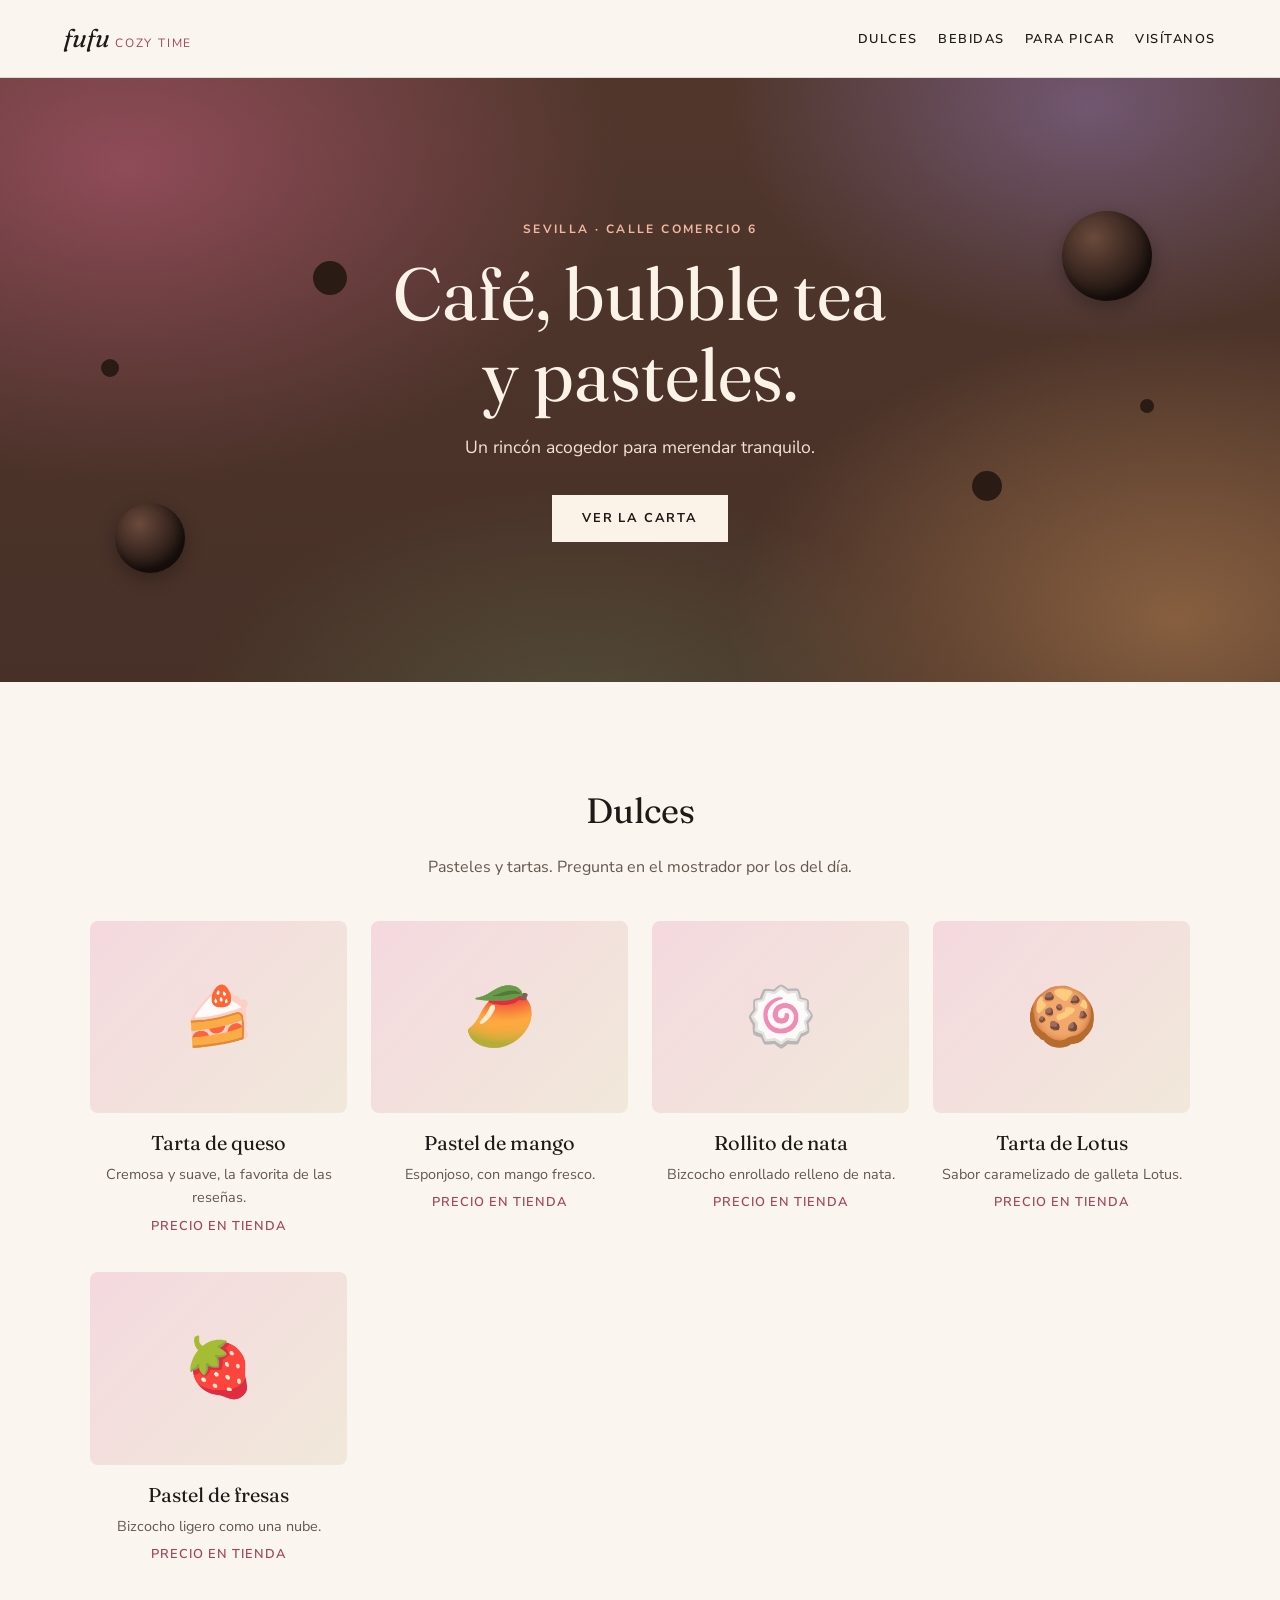
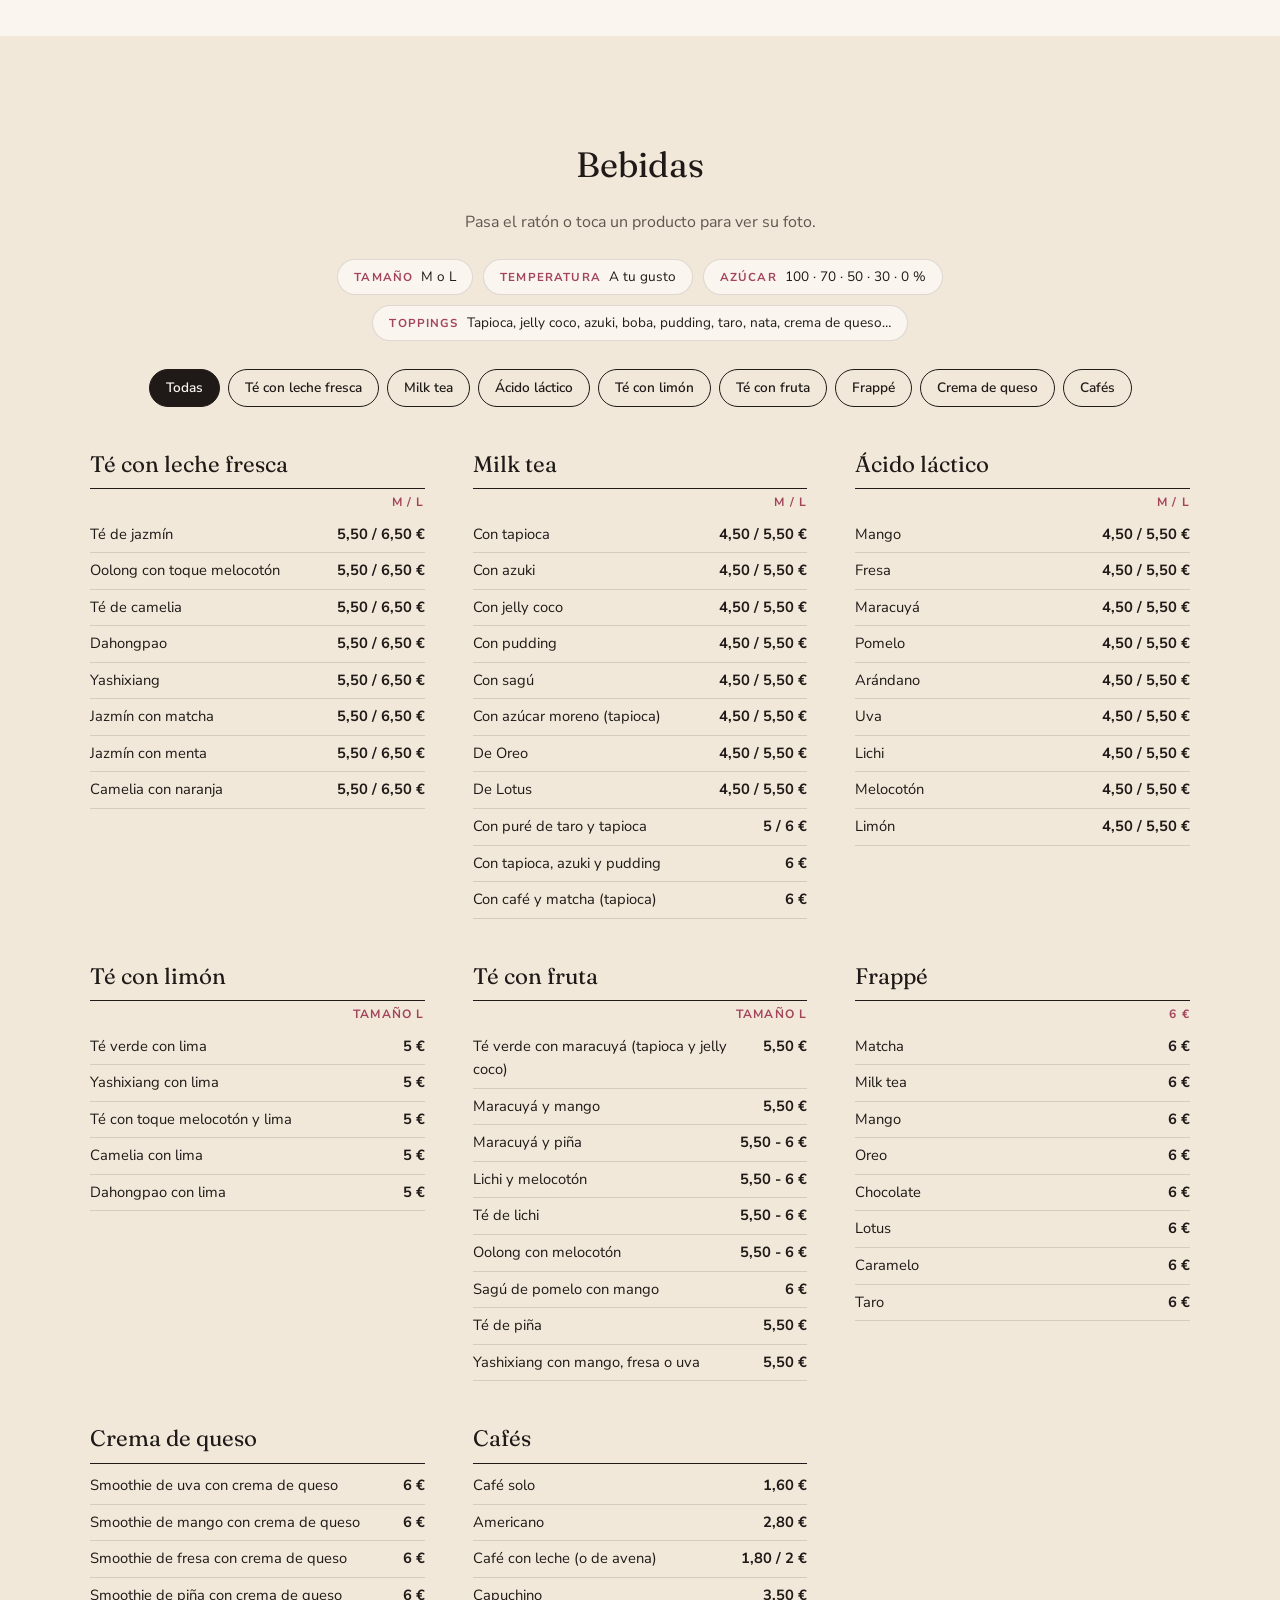
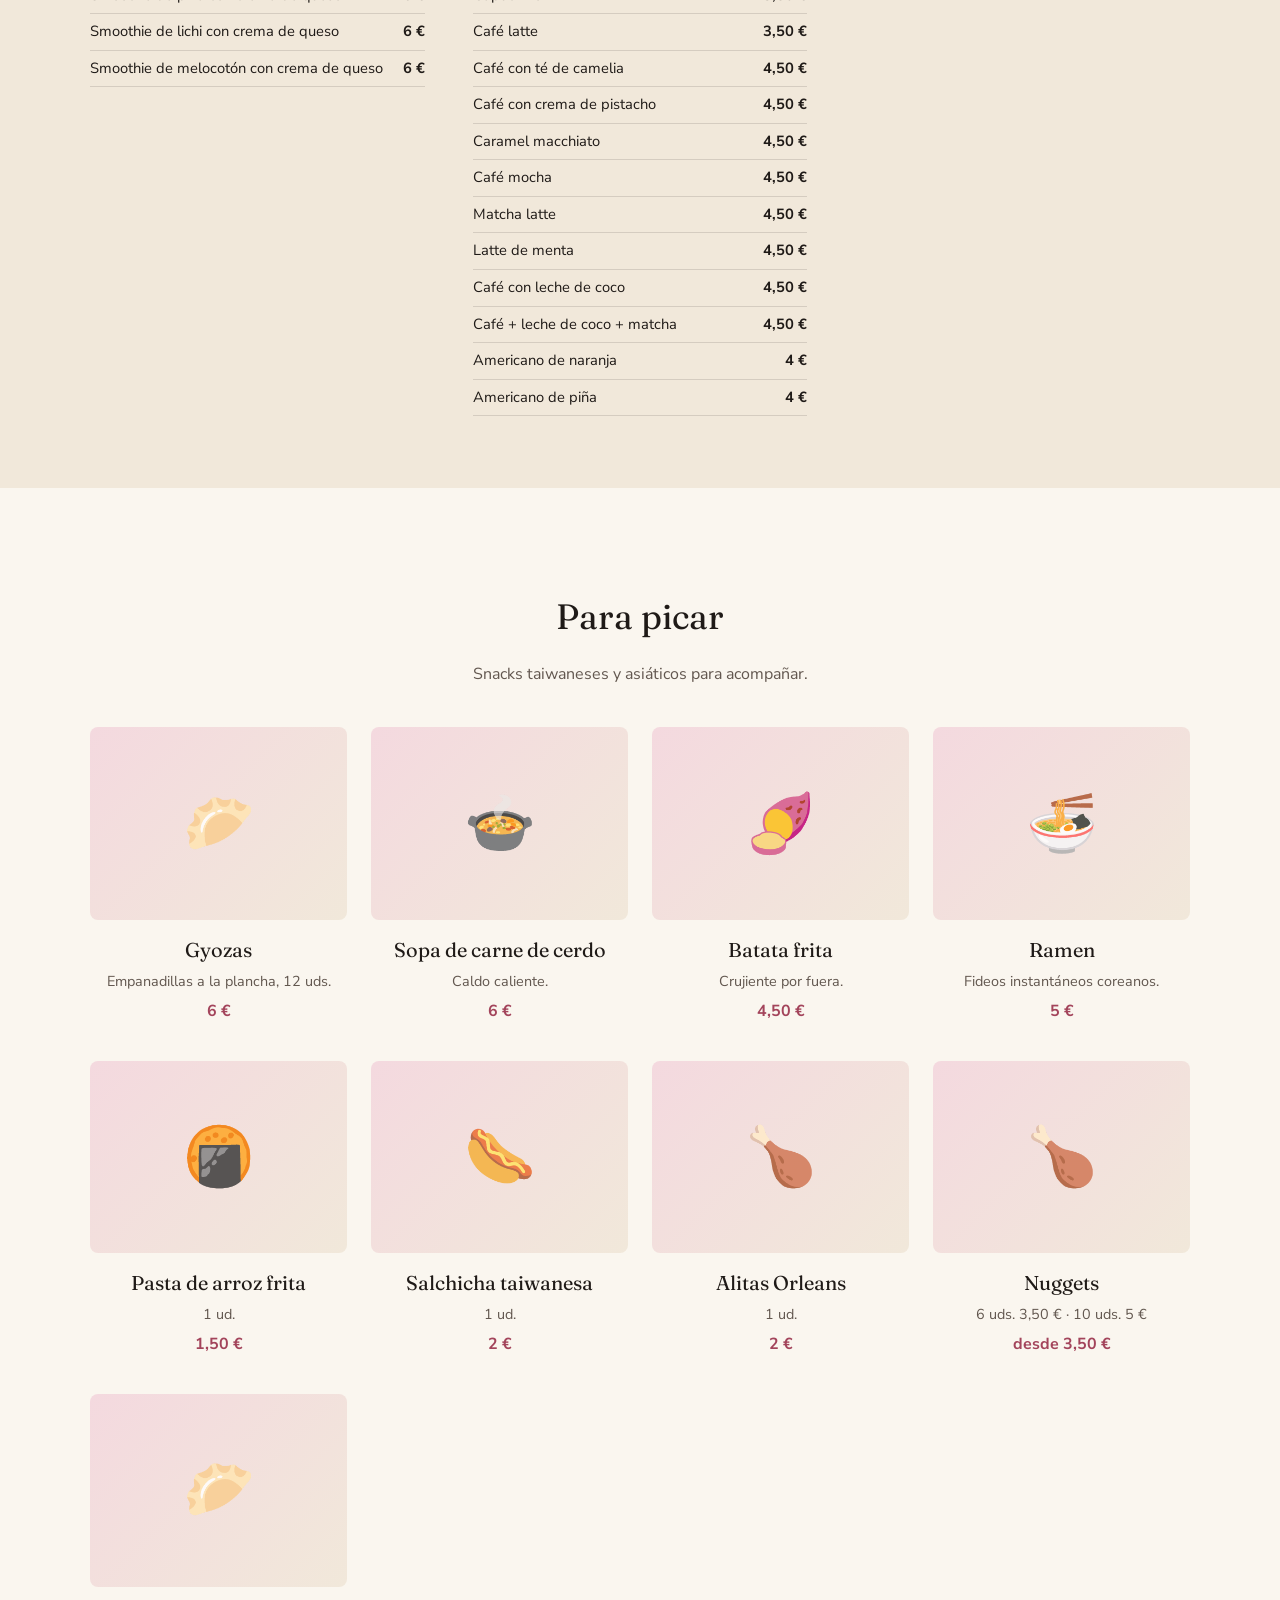
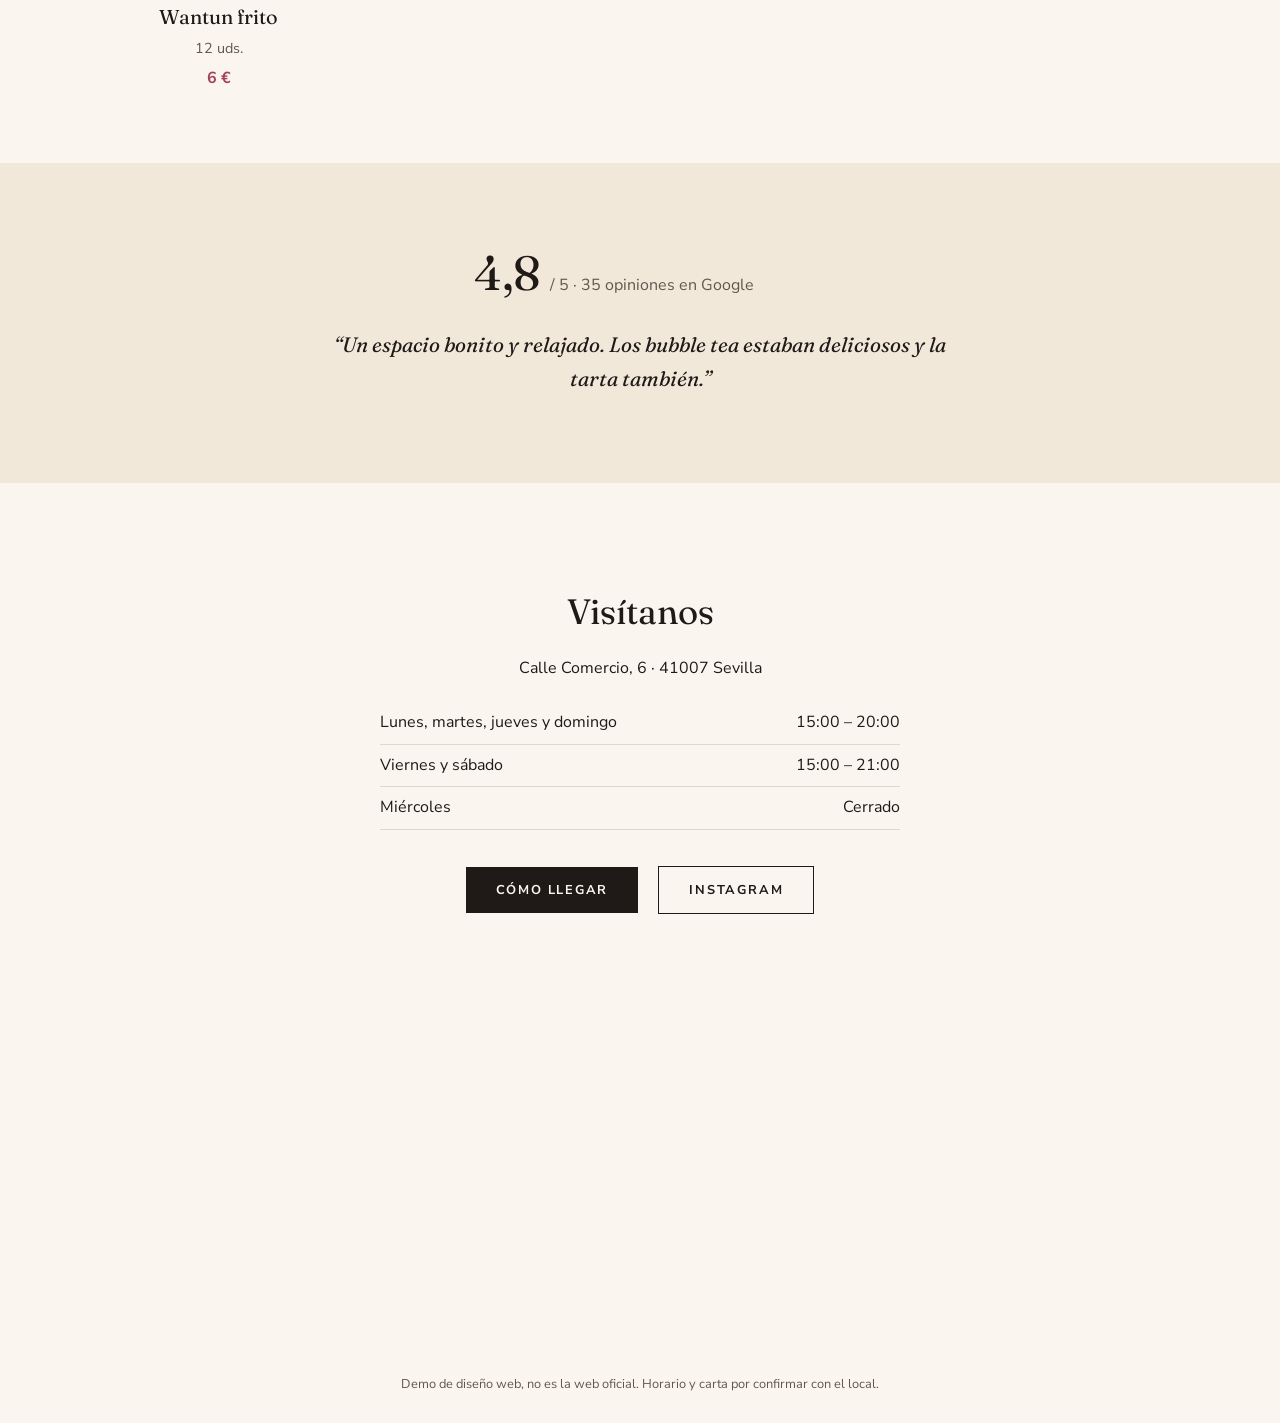
==== commit d43c991e: "Mejora diseño, móvil, SEO y accesibilidad de la web - Portada con fondo cálido y perlas de tapioca; " ====
--- a/index.html
+++ b/index.html
@@ -5,7 +5,40 @@
 <meta name="viewport" content="width=device-width, initial-scale=1">
 <title>Fufu Cozy Time · Café, bubble tea y pasteles en Sevilla</title>
 <meta name="description" content="Café de especialidad, bubble tea, pasteles y snacks taiwaneses en Calle Comercio 6, Sevilla.">
+<link rel="icon" href="data:image/svg+xml,<svg xmlns='http://www.w3.org/2000/svg' viewBox='0 0 100 100'><text y='.9em' font-size='90'>🧋</text></svg>">
+<meta name="theme-color" content="#faf6ef">
+<meta property="og:type" content="website">
+<meta property="og:locale" content="es_ES">
+<meta property="og:title" content="Fufu Cozy Time · Café, bubble tea y pasteles en Sevilla">
+<meta property="og:description" content="Café de especialidad, bubble tea, pasteles y snacks taiwaneses en Calle Comercio 6, Sevilla.">
+<meta property="og:url" content="https://rofertobu.github.io/FufuCozyTime/">
+<link rel="canonical" href="https://rofertobu.github.io/FufuCozyTime/">
+<link rel="preconnect" href="https://fonts.googleapis.com">
+<link rel="preconnect" href="https://fonts.gstatic.com" crossorigin>
+<link rel="stylesheet" href="https://fonts.googleapis.com/css2?family=Fraunces:ital,opsz,wght@0,9..144,400;0,9..144,600;1,9..144,400&family=Nunito+Sans:wght@400;600;700&display=swap">
 <link rel="stylesheet" href="style.css">
+<script type="application/ld+json">
+{
+  "@context": "https://schema.org",
+  "@type": "CafeOrCoffeeShop",
+  "name": "Fufu Cozy Time",
+  "url": "https://rofertobu.github.io/FufuCozyTime/",
+  "servesCuisine": ["Café", "Bubble tea", "Pastelería", "Taiwanesa"],
+  "priceRange": "€",
+  "address": {
+    "@type": "PostalAddress",
+    "streetAddress": "Calle Comercio, 6",
+    "postalCode": "41007",
+    "addressLocality": "Sevilla",
+    "addressCountry": "ES"
+  },
+  "openingHoursSpecification": [
+    {"@type": "OpeningHoursSpecification", "dayOfWeek": ["Monday", "Tuesday", "Thursday", "Sunday"], "opens": "15:00", "closes": "20:00"},
+    {"@type": "OpeningHoursSpecification", "dayOfWeek": ["Friday", "Saturday"], "opens": "15:00", "closes": "21:00"}
+  ],
+  "sameAs": ["https://www.instagram.com/fufu_cozytime"]
+}
+</script>
 </head>
 <body>
 <header class="top">
@@ -20,9 +53,9 @@
   <a class="btn" href="#dulces">Ver la carta</a>
 </section>
 
-<section id="dulces" class=""><h2>Dulces</h2><p class="sub">Pasteles y tartas. Precios por confirmar con el local.</p><div class="grid"><article class="item"><div class="ph"><img src="img/tarta-queso.jpg" alt="Tarta de queso" loading="lazy" onerror="this.remove()"></div><h3>Tarta de queso</h3><p>Cremosa y suave, la favorita de las reseñas.</p></article><article class="item"><div class="ph"><img src="img/mango.jpg" alt="Pastel de mango" loading="lazy" onerror="this.remove()"></div><h3>Pastel de mango</h3><p>Esponjoso, con mango fresco.</p></article><article class="item"><div class="ph"><img src="img/rollito.jpg" alt="Rollito de nata" loading="lazy" onerror="this.remove()"></div><h3>Rollito de nata</h3><p>Bizcocho enrollado relleno de nata.</p></article><article class="item"><div class="ph"><img src="img/lotus.jpg" alt="Tarta de Lotus" loading="lazy" onerror="this.remove()"></div><h3>Tarta de Lotus</h3><p>Sabor caramelizado de galleta Lotus.</p></article><article class="item"><div class="ph"><img src="img/fresas.jpg" alt="Pastel de fresas" loading="lazy" onerror="this.remove()"></div><h3>Pastel de fresas</h3><p>Bizcocho ligero como una nube.</p></article></div></section>
-<section id="bebidas" class="alt"><h2>Bebidas</h2><p class="sub">Pasa el ratón o toca un producto para ver su foto. Precios M / L. Elige temperatura y azúcar (100%, 70%, 50%, 30%, 0%). Toppings: tapioca, jelly coco, azuki, boba, pudding, taro, nata, crema de queso...</p><div class="menu"><div class="mblock"><h3>Té con leche fresca</h3><p class="note">M / L</p><ul><li tabindex="0" data-img="te-con-leche-fresca-te-de-jazmin" data-name="Té de jazmín"><span>Té de jazmín</span><b>5,50 / 6,50 €</b></li><li tabindex="0" data-img="te-con-leche-fresca-oolong-con-toque-melocoton" data-name="Oolong con toque melocotón"><span>Oolong con toque melocotón</span><b>5,50 / 6,50 €</b></li><li tabindex="0" data-img="te-con-leche-fresca-te-de-camelia" data-name="Té de camelia"><span>Té de camelia</span><b>5,50 / 6,50 €</b></li><li tabindex="0" data-img="te-con-leche-fresca-dahongpao" data-name="Dahongpao"><span>Dahongpao</span><b>5,50 / 6,50 €</b></li><li tabindex="0" data-img="te-con-leche-fresca-yashixiang" data-name="Yashixiang"><span>Yashixiang</span><b>5,50 / 6,50 €</b></li><li tabindex="0" data-img="te-con-leche-fresca-jazmin-con-matcha" data-name="Jazmín con matcha"><span>Jazmín con matcha</span><b>5,50 / 6,50 €</b></li><li tabindex="0" data-img="te-con-leche-fresca-jazmin-con-menta" data-name="Jazmín con menta"><span>Jazmín con menta</span><b>5,50 / 6,50 €</b></li><li tabindex="0" data-img="te-con-leche-fresca-camelia-con-naranja" data-name="Camelia con naranja"><span>Camelia con naranja</span><b>5,50 / 6,50 €</b></li></ul></div><div class="mblock"><h3>Milk tea</h3><p class="note">M / L</p><ul><li tabindex="0" data-img="milk-tea-con-tapioca" data-name="Con tapioca"><span>Con tapioca</span><b>4,50 / 5,50 €</b></li><li tabindex="0" data-img="milk-tea-con-azuki" data-name="Con azuki"><span>Con azuki</span><b>4,50 / 5,50 €</b></li><li tabindex="0" data-img="milk-tea-con-jelly-coco" data-name="Con jelly coco"><span>Con jelly coco</span><b>4,50 / 5,50 €</b></li><li tabindex="0" data-img="milk-tea-con-pudding" data-name="Con pudding"><span>Con pudding</span><b>4,50 / 5,50 €</b></li><li tabindex="0" data-img="milk-tea-con-sagu" data-name="Con sagú"><span>Con sagú</span><b>4,50 / 5,50 €</b></li><li tabindex="0" data-img="milk-tea-con-azucar-moreno-tapioca" data-name="Con azúcar moreno (tapioca)"><span>Con azúcar moreno (tapioca)</span><b>4,50 / 5,50 €</b></li><li tabindex="0" data-img="milk-tea-de-oreo" data-name="De Oreo"><span>De Oreo</span><b>4,50 / 5,50 €</b></li><li tabindex="0" data-img="milk-tea-de-lotus" data-name="De Lotus"><span>De Lotus</span><b>4,50 / 5,50 €</b></li><li tabindex="0" data-img="milk-tea-con-pure-de-taro-y-tapioca" data-name="Con puré de taro y tapioca"><span>Con puré de taro y tapioca</span><b>5 / 6 €</b></li><li tabindex="0" data-img="milk-tea-con-tapioca-azuki-y-pudding" data-name="Con tapioca, azuki y pudding"><span>Con tapioca, azuki y pudding</span><b>6 €</b></li><li tabindex="0" data-img="milk-tea-con-cafe-y-matcha-tapioca" data-name="Con café y matcha (tapioca)"><span>Con café y matcha (tapioca)</span><b>6 €</b></li></ul></div><div class="mblock"><h3>Ácido láctico</h3><p class="note">M / L</p><ul><li tabindex="0" data-img="acido-lactico-mango" data-name="Mango"><span>Mango</span><b>4,50 / 5,50 €</b></li><li tabindex="0" data-img="acido-lactico-fresa" data-name="Fresa"><span>Fresa</span><b>4,50 / 5,50 €</b></li><li tabindex="0" data-img="acido-lactico-maracuya" data-name="Maracuyá"><span>Maracuyá</span><b>4,50 / 5,50 €</b></li><li tabindex="0" data-img="acido-lactico-pomelo" data-name="Pomelo"><span>Pomelo</span><b>4,50 / 5,50 €</b></li><li tabindex="0" data-img="acido-lactico-arandano" data-name="Arándano"><span>Arándano</span><b>4,50 / 5,50 €</b></li><li tabindex="0" data-img="acido-lactico-uva" data-name="Uva"><span>Uva</span><b>4,50 / 5,50 €</b></li><li tabindex="0" data-img="acido-lactico-lichi" data-name="Lichi"><span>Lichi</span><b>4,50 / 5,50 €</b></li><li tabindex="0" data-img="acido-lactico-melocoton" data-name="Melocotón"><span>Melocotón</span><b>4,50 / 5,50 €</b></li><li tabindex="0" data-img="acido-lactico-limon" data-name="Limón"><span>Limón</span><b>4,50 / 5,50 €</b></li></ul></div><div class="mblock"><h3>Té con limón</h3><p class="note">Tamaño L</p><ul><li tabindex="0" data-img="te-con-limon-te-verde-con-lima" data-name="Té verde con lima"><span>Té verde con lima</span><b>5 €</b></li><li tabindex="0" data-img="te-con-limon-yashixiang-con-lima" data-name="Yashixiang con lima"><span>Yashixiang con lima</span><b>5 €</b></li><li tabindex="0" data-img="te-con-limon-te-con-toque-melocoton-y-lima" data-name="Té con toque melocotón y lima"><span>Té con toque melocotón y lima</span><b>5 €</b></li><li tabindex="0" data-img="te-con-limon-camelia-con-lima" data-name="Camelia con lima"><span>Camelia con lima</span><b>5 €</b></li><li tabindex="0" data-img="te-con-limon-dahongpao-con-lima" data-name="Dahongpao con lima"><span>Dahongpao con lima</span><b>5 €</b></li></ul></div><div class="mblock"><h3>Té con fruta</h3><p class="note">Tamaño L</p><ul><li tabindex="0" data-img="te-con-fruta-te-verde-con-maracuya-tapioca-y-jelly" data-name="Té verde con maracuyá (tapioca y jelly coco)"><span>Té verde con maracuyá (tapioca y jelly coco)</span><b>5,50 €</b></li><li tabindex="0" data-img="te-con-fruta-maracuya-y-mango" data-name="Maracuyá y mango"><span>Maracuyá y mango</span><b>5,50 €</b></li><li tabindex="0" data-img="te-con-fruta-maracuya-y-pina" data-name="Maracuyá y piña"><span>Maracuyá y piña</span><b>5,50 - 6 €</b></li><li tabindex="0" data-img="te-con-fruta-lichi-y-melocoton" data-name="Lichi y melocotón"><span>Lichi y melocotón</span><b>5,50 - 6 €</b></li><li tabindex="0" data-img="te-con-fruta-te-de-lichi" data-name="Té de lichi"><span>Té de lichi</span><b>5,50 - 6 €</b></li><li tabindex="0" data-img="te-con-fruta-oolong-con-melocoton" data-name="Oolong con melocotón"><span>Oolong con melocotón</span><b>5,50 - 6 €</b></li><li tabindex="0" data-img="te-con-fruta-sagu-de-pomelo-con-mango" data-name="Sagú de pomelo con mango"><span>Sagú de pomelo con mango</span><b>6 €</b></li><li tabindex="0" data-img="te-con-fruta-te-de-pina" data-name="Té de piña"><span>Té de piña</span><b>5,50 €</b></li><li tabindex="0" data-img="te-con-fruta-yashixiang-con-mango-fresa-o-uva" data-name="Yashixiang con mango, fresa o uva"><span>Yashixiang con mango, fresa o uva</span><b>5,50 €</b></li></ul></div><div class="mblock"><h3>Frappé</h3><p class="note">6 €</p><ul><li tabindex="0" data-img="frappe-matcha" data-name="Matcha"><span>Matcha</span><b>6 €</b></li><li tabindex="0" data-img="frappe-milk-tea" data-name="Milk tea"><span>Milk tea</span><b>6 €</b></li><li tabindex="0" data-img="frappe-mango" data-name="Mango"><span>Mango</span><b>6 €</b></li><li tabindex="0" data-img="frappe-oreo" data-name="Oreo"><span>Oreo</span><b>6 €</b></li><li tabindex="0" data-img="frappe-chocolate" data-name="Chocolate"><span>Chocolate</span><b>6 €</b></li><li tabindex="0" data-img="frappe-lotus" data-name="Lotus"><span>Lotus</span><b>6 €</b></li><li tabindex="0" data-img="frappe-caramelo" data-name="Caramelo"><span>Caramelo</span><b>6 €</b></li><li tabindex="0" data-img="frappe-taro" data-name="Taro"><span>Taro</span><b>6 €</b></li></ul></div><div class="mblock"><h3>Crema de queso</h3><ul><li tabindex="0" data-img="crema-de-queso-smoothie-de-uva-con-crema-de-queso" data-name="Smoothie de uva con crema de queso"><span>Smoothie de uva con crema de queso</span><b>6 €</b></li><li tabindex="0" data-img="crema-de-queso-smoothie-de-mango-con-crema-de-ques" data-name="Smoothie de mango con crema de queso"><span>Smoothie de mango con crema de queso</span><b>6 €</b></li><li tabindex="0" data-img="crema-de-queso-smoothie-de-fresa-con-crema-de-ques" data-name="Smoothie de fresa con crema de queso"><span>Smoothie de fresa con crema de queso</span><b>6 €</b></li><li tabindex="0" data-img="crema-de-queso-smoothie-de-pina-con-crema-de-queso" data-name="Smoothie de piña con crema de queso"><span>Smoothie de piña con crema de queso</span><b>6 €</b></li><li tabindex="0" data-img="crema-de-queso-smoothie-de-lichi-con-crema-de-ques" data-name="Smoothie de lichi con crema de queso"><span>Smoothie de lichi con crema de queso</span><b>6 €</b></li><li tabindex="0" data-img="crema-de-queso-smoothie-de-melocoton-con-crema-de-" data-name="Smoothie de melocotón con crema de queso"><span>Smoothie de melocotón con crema de queso</span><b>6 €</b></li></ul></div><div class="mblock"><h3>Cafés</h3><ul><li tabindex="0" data-img="cafes-cafe-solo" data-name="Café solo"><span>Café solo</span><b>1,60 €</b></li><li tabindex="0" data-img="cafes-americano" data-name="Americano"><span>Americano</span><b>2,80 €</b></li><li tabindex="0" data-img="cafes-cafe-con-leche-o-de-avena" data-name="Café con leche (o de avena)"><span>Café con leche (o de avena)</span><b>1,80 / 2 €</b></li><li tabindex="0" data-img="cafes-capuchino" data-name="Capuchino"><span>Capuchino</span><b>3,50 €</b></li><li tabindex="0" data-img="cafes-cafe-latte" data-name="Café latte"><span>Café latte</span><b>3,50 €</b></li><li tabindex="0" data-img="cafes-cafe-con-te-de-camelia" data-name="Café con té de camelia"><span>Café con té de camelia</span><b>4,50 €</b></li><li tabindex="0" data-img="cafes-cafe-con-crema-de-pistacho" data-name="Café con crema de pistacho"><span>Café con crema de pistacho</span><b>4,50 €</b></li><li tabindex="0" data-img="cafes-caramel-macchiato" data-name="Caramel macchiato"><span>Caramel macchiato</span><b>4,50 €</b></li><li tabindex="0" data-img="cafes-cafe-mocha" data-name="Café mocha"><span>Café mocha</span><b>4,50 €</b></li><li tabindex="0" data-img="cafes-matcha-latte" data-name="Matcha latte"><span>Matcha latte</span><b>4,50 €</b></li><li tabindex="0" data-img="cafes-latte-de-menta" data-name="Latte de menta"><span>Latte de menta</span><b>4,50 €</b></li><li tabindex="0" data-img="cafes-cafe-con-leche-de-coco" data-name="Café con leche de coco"><span>Café con leche de coco</span><b>4,50 €</b></li><li tabindex="0" data-img="cafes-cafe-leche-de-coco-matcha" data-name="Café + leche de coco + matcha"><span>Café + leche de coco + matcha</span><b>4,50 €</b></li><li tabindex="0" data-img="cafes-americano-de-naranja" data-name="Americano de naranja"><span>Americano de naranja</span><b>4 €</b></li><li tabindex="0" data-img="cafes-americano-de-pina" data-name="Americano de piña"><span>Americano de piña</span><b>4 €</b></li></ul></div></div></section>
-<section id="picar" class=""><h2>Para picar</h2><p class="sub">Snacks taiwaneses.</p><div class="grid"><article class="item"><div class="ph"><img src="img/gyozas.jpg" alt="Gyozas" loading="lazy" onerror="this.remove()"></div><h3>Gyozas</h3><p>Empanadillas a la plancha, 12 uds.</p><span class="price">6 €</span></article><article class="item"><div class="ph"><img src="img/sopa.jpg" alt="Sopa de carne de cerdo" loading="lazy" onerror="this.remove()"></div><h3>Sopa de carne de cerdo</h3><p>Caldo caliente.</p><span class="price">6 €</span></article><article class="item"><div class="ph"><img src="img/batata.jpg" alt="Batata frita" loading="lazy" onerror="this.remove()"></div><h3>Batata frita</h3><p>Crujiente por fuera.</p><span class="price">4,50 €</span></article><article class="item"><div class="ph"><img src="img/ramen.jpg" alt="Ramen" loading="lazy" onerror="this.remove()"></div><h3>Ramen</h3><p>Fideos instantáneos coreanos.</p><span class="price">5 €</span></article><article class="item"><div class="ph"><img src="img/arroz.jpg" alt="Pasta de arroz frita" loading="lazy" onerror="this.remove()"></div><h3>Pasta de arroz frita</h3><p>1 ud.</p><span class="price">1,50 €</span></article><article class="item"><div class="ph"><img src="img/salchicha.jpg" alt="Salchicha taiwanesa" loading="lazy" onerror="this.remove()"></div><h3>Salchicha taiwanesa</h3><p>1 ud.</p><span class="price">2 €</span></article><article class="item"><div class="ph"><img src="img/alitas.jpg" alt="Alitas Orleans" loading="lazy" onerror="this.remove()"></div><h3>Alitas Orleans</h3><p>1 ud.</p><span class="price">2 €</span></article><article class="item"><div class="ph"><img src="img/nuggets.jpg" alt="Nuggets" loading="lazy" onerror="this.remove()"></div><h3>Nuggets</h3><p>6 uds. 3,50 € · 10 uds. 5 €</p><span class="price">3,50 €</span></article><article class="item"><div class="ph"><img src="img/wantun.jpg" alt="Wantun frito" loading="lazy" onerror="this.remove()"></div><h3>Wantun frito</h3><p>12 uds.</p><span class="price">6 €</span></article></div></section>
+<section id="dulces"><h2>Dulces</h2><p class="sub">Pasteles y tartas. Pregunta en el mostrador por los del día.</p><div class="grid"><article class="item"><div class="ph" data-emoji="🍰"><img src="img/tarta-queso.jpg" alt="Tarta de queso" loading="lazy" onerror="this.remove()"></div><h3>Tarta de queso</h3><p>Cremosa y suave, la favorita de las reseñas.</p><span class="price soft">Precio en tienda</span></article><article class="item"><div class="ph" data-emoji="🥭"><img src="img/mango.jpg" alt="Pastel de mango" loading="lazy" onerror="this.remove()"></div><h3>Pastel de mango</h3><p>Esponjoso, con mango fresco.</p><span class="price soft">Precio en tienda</span></article><article class="item"><div class="ph" data-emoji="🍥"><img src="img/rollito.jpg" alt="Rollito de nata" loading="lazy" onerror="this.remove()"></div><h3>Rollito de nata</h3><p>Bizcocho enrollado relleno de nata.</p><span class="price soft">Precio en tienda</span></article><article class="item"><div class="ph" data-emoji="🍪"><img src="img/lotus.jpg" alt="Tarta de Lotus" loading="lazy" onerror="this.remove()"></div><h3>Tarta de Lotus</h3><p>Sabor caramelizado de galleta Lotus.</p><span class="price soft">Precio en tienda</span></article><article class="item"><div class="ph" data-emoji="🍓"><img src="img/fresas.jpg" alt="Pastel de fresas" loading="lazy" onerror="this.remove()"></div><h3>Pastel de fresas</h3><p>Bizcocho ligero como una nube.</p><span class="price soft">Precio en tienda</span></article></div></section>
+<section id="bebidas" class="alt"><h2>Bebidas</h2><p class="sub">Pasa el ratón o toca un producto para ver su foto.</p><ul class="opts"><li><b>Tamaño</b>M o L</li><li><b>Temperatura</b>A tu gusto</li><li><b>Azúcar</b>100 · 70 · 50 · 30 · 0 %</li><li><b>Toppings</b>Tapioca, jelly coco, azuki, boba, pudding, taro, nata, crema de queso…</li></ul><div class="chips" id="chips" aria-label="Filtrar bebidas por categoría"></div><div class="menu"><div class="mblock"><h3>Té con leche fresca</h3><p class="note">M / L</p><ul><li tabindex="0" data-img="te-con-leche-fresca-te-de-jazmin" data-name="Té de jazmín"><span>Té de jazmín</span><b>5,50 / 6,50 €</b></li><li tabindex="0" data-img="te-con-leche-fresca-oolong-con-toque-melocoton" data-name="Oolong con toque melocotón"><span>Oolong con toque melocotón</span><b>5,50 / 6,50 €</b></li><li tabindex="0" data-img="te-con-leche-fresca-te-de-camelia" data-name="Té de camelia"><span>Té de camelia</span><b>5,50 / 6,50 €</b></li><li tabindex="0" data-img="te-con-leche-fresca-dahongpao" data-name="Dahongpao"><span>Dahongpao</span><b>5,50 / 6,50 €</b></li><li tabindex="0" data-img="te-con-leche-fresca-yashixiang" data-name="Yashixiang"><span>Yashixiang</span><b>5,50 / 6,50 €</b></li><li tabindex="0" data-img="te-con-leche-fresca-jazmin-con-matcha" data-name="Jazmín con matcha"><span>Jazmín con matcha</span><b>5,50 / 6,50 €</b></li><li tabindex="0" data-img="te-con-leche-fresca-jazmin-con-menta" data-name="Jazmín con menta"><span>Jazmín con menta</span><b>5,50 / 6,50 €</b></li><li tabindex="0" data-img="te-con-leche-fresca-camelia-con-naranja" data-name="Camelia con naranja"><span>Camelia con naranja</span><b>5,50 / 6,50 €</b></li></ul></div><div class="mblock"><h3>Milk tea</h3><p class="note">M / L</p><ul><li tabindex="0" data-img="milk-tea-con-tapioca" data-name="Con tapioca"><span>Con tapioca</span><b>4,50 / 5,50 €</b></li><li tabindex="0" data-img="milk-tea-con-azuki" data-name="Con azuki"><span>Con azuki</span><b>4,50 / 5,50 €</b></li><li tabindex="0" data-img="milk-tea-con-jelly-coco" data-name="Con jelly coco"><span>Con jelly coco</span><b>4,50 / 5,50 €</b></li><li tabindex="0" data-img="milk-tea-con-pudding" data-name="Con pudding"><span>Con pudding</span><b>4,50 / 5,50 €</b></li><li tabindex="0" data-img="milk-tea-con-sagu" data-name="Con sagú"><span>Con sagú</span><b>4,50 / 5,50 €</b></li><li tabindex="0" data-img="milk-tea-con-azucar-moreno-tapioca" data-name="Con azúcar moreno (tapioca)"><span>Con azúcar moreno (tapioca)</span><b>4,50 / 5,50 €</b></li><li tabindex="0" data-img="milk-tea-de-oreo" data-name="De Oreo"><span>De Oreo</span><b>4,50 / 5,50 €</b></li><li tabindex="0" data-img="milk-tea-de-lotus" data-name="De Lotus"><span>De Lotus</span><b>4,50 / 5,50 €</b></li><li tabindex="0" data-img="milk-tea-con-pure-de-taro-y-tapioca" data-name="Con puré de taro y tapioca"><span>Con puré de taro y tapioca</span><b>5 / 6 €</b></li><li tabindex="0" data-img="milk-tea-con-tapioca-azuki-y-pudding" data-name="Con tapioca, azuki y pudding"><span>Con tapioca, azuki y pudding</span><b>6 €</b></li><li tabindex="0" data-img="milk-tea-con-cafe-y-matcha-tapioca" data-name="Con café y matcha (tapioca)"><span>Con café y matcha (tapioca)</span><b>6 €</b></li></ul></div><div class="mblock"><h3>Ácido láctico</h3><p class="note">M / L</p><ul><li tabindex="0" data-img="acido-lactico-mango" data-name="Mango"><span>Mango</span><b>4,50 / 5,50 €</b></li><li tabindex="0" data-img="acido-lactico-fresa" data-name="Fresa"><span>Fresa</span><b>4,50 / 5,50 €</b></li><li tabindex="0" data-img="acido-lactico-maracuya" data-name="Maracuyá"><span>Maracuyá</span><b>4,50 / 5,50 €</b></li><li tabindex="0" data-img="acido-lactico-pomelo" data-name="Pomelo"><span>Pomelo</span><b>4,50 / 5,50 €</b></li><li tabindex="0" data-img="acido-lactico-arandano" data-name="Arándano"><span>Arándano</span><b>4,50 / 5,50 €</b></li><li tabindex="0" data-img="acido-lactico-uva" data-name="Uva"><span>Uva</span><b>4,50 / 5,50 €</b></li><li tabindex="0" data-img="acido-lactico-lichi" data-name="Lichi"><span>Lichi</span><b>4,50 / 5,50 €</b></li><li tabindex="0" data-img="acido-lactico-melocoton" data-name="Melocotón"><span>Melocotón</span><b>4,50 / 5,50 €</b></li><li tabindex="0" data-img="acido-lactico-limon" data-name="Limón"><span>Limón</span><b>4,50 / 5,50 €</b></li></ul></div><div class="mblock"><h3>Té con limón</h3><p class="note">Tamaño L</p><ul><li tabindex="0" data-img="te-con-limon-te-verde-con-lima" data-name="Té verde con lima"><span>Té verde con lima</span><b>5 €</b></li><li tabindex="0" data-img="te-con-limon-yashixiang-con-lima" data-name="Yashixiang con lima"><span>Yashixiang con lima</span><b>5 €</b></li><li tabindex="0" data-img="te-con-limon-te-con-toque-melocoton-y-lima" data-name="Té con toque melocotón y lima"><span>Té con toque melocotón y lima</span><b>5 €</b></li><li tabindex="0" data-img="te-con-limon-camelia-con-lima" data-name="Camelia con lima"><span>Camelia con lima</span><b>5 €</b></li><li tabindex="0" data-img="te-con-limon-dahongpao-con-lima" data-name="Dahongpao con lima"><span>Dahongpao con lima</span><b>5 €</b></li></ul></div><div class="mblock"><h3>Té con fruta</h3><p class="note">Tamaño L</p><ul><li tabindex="0" data-img="te-con-fruta-te-verde-con-maracuya-tapioca-y-jelly" data-name="Té verde con maracuyá (tapioca y jelly coco)"><span>Té verde con maracuyá (tapioca y jelly coco)</span><b>5,50 €</b></li><li tabindex="0" data-img="te-con-fruta-maracuya-y-mango" data-name="Maracuyá y mango"><span>Maracuyá y mango</span><b>5,50 €</b></li><li tabindex="0" data-img="te-con-fruta-maracuya-y-pina" data-name="Maracuyá y piña"><span>Maracuyá y piña</span><b>5,50 - 6 €</b></li><li tabindex="0" data-img="te-con-fruta-lichi-y-melocoton" data-name="Lichi y melocotón"><span>Lichi y melocotón</span><b>5,50 - 6 €</b></li><li tabindex="0" data-img="te-con-fruta-te-de-lichi" data-name="Té de lichi"><span>Té de lichi</span><b>5,50 - 6 €</b></li><li tabindex="0" data-img="te-con-fruta-oolong-con-melocoton" data-name="Oolong con melocotón"><span>Oolong con melocotón</span><b>5,50 - 6 €</b></li><li tabindex="0" data-img="te-con-fruta-sagu-de-pomelo-con-mango" data-name="Sagú de pomelo con mango"><span>Sagú de pomelo con mango</span><b>6 €</b></li><li tabindex="0" data-img="te-con-fruta-te-de-pina" data-name="Té de piña"><span>Té de piña</span><b>5,50 €</b></li><li tabindex="0" data-img="te-con-fruta-yashixiang-con-mango-fresa-o-uva" data-name="Yashixiang con mango, fresa o uva"><span>Yashixiang con mango, fresa o uva</span><b>5,50 €</b></li></ul></div><div class="mblock"><h3>Frappé</h3><p class="note">6 €</p><ul><li tabindex="0" data-img="frappe-matcha" data-name="Matcha"><span>Matcha</span><b>6 €</b></li><li tabindex="0" data-img="frappe-milk-tea" data-name="Milk tea"><span>Milk tea</span><b>6 €</b></li><li tabindex="0" data-img="frappe-mango" data-name="Mango"><span>Mango</span><b>6 €</b></li><li tabindex="0" data-img="frappe-oreo" data-name="Oreo"><span>Oreo</span><b>6 €</b></li><li tabindex="0" data-img="frappe-chocolate" data-name="Chocolate"><span>Chocolate</span><b>6 €</b></li><li tabindex="0" data-img="frappe-lotus" data-name="Lotus"><span>Lotus</span><b>6 €</b></li><li tabindex="0" data-img="frappe-caramelo" data-name="Caramelo"><span>Caramelo</span><b>6 €</b></li><li tabindex="0" data-img="frappe-taro" data-name="Taro"><span>Taro</span><b>6 €</b></li></ul></div><div class="mblock"><h3>Crema de queso</h3><ul><li tabindex="0" data-img="crema-de-queso-smoothie-de-uva-con-crema-de-queso" data-name="Smoothie de uva con crema de queso"><span>Smoothie de uva con crema de queso</span><b>6 €</b></li><li tabindex="0" data-img="crema-de-queso-smoothie-de-mango-con-crema-de-ques" data-name="Smoothie de mango con crema de queso"><span>Smoothie de mango con crema de queso</span><b>6 €</b></li><li tabindex="0" data-img="crema-de-queso-smoothie-de-fresa-con-crema-de-ques" data-name="Smoothie de fresa con crema de queso"><span>Smoothie de fresa con crema de queso</span><b>6 €</b></li><li tabindex="0" data-img="crema-de-queso-smoothie-de-pina-con-crema-de-queso" data-name="Smoothie de piña con crema de queso"><span>Smoothie de piña con crema de queso</span><b>6 €</b></li><li tabindex="0" data-img="crema-de-queso-smoothie-de-lichi-con-crema-de-ques" data-name="Smoothie de lichi con crema de queso"><span>Smoothie de lichi con crema de queso</span><b>6 €</b></li><li tabindex="0" data-img="crema-de-queso-smoothie-de-melocoton-con-crema-de-" data-name="Smoothie de melocotón con crema de queso"><span>Smoothie de melocotón con crema de queso</span><b>6 €</b></li></ul></div><div class="mblock"><h3>Cafés</h3><ul><li tabindex="0" data-img="cafes-cafe-solo" data-name="Café solo"><span>Café solo</span><b>1,60 €</b></li><li tabindex="0" data-img="cafes-americano" data-name="Americano"><span>Americano</span><b>2,80 €</b></li><li tabindex="0" data-img="cafes-cafe-con-leche-o-de-avena" data-name="Café con leche (o de avena)"><span>Café con leche (o de avena)</span><b>1,80 / 2 €</b></li><li tabindex="0" data-img="cafes-capuchino" data-name="Capuchino"><span>Capuchino</span><b>3,50 €</b></li><li tabindex="0" data-img="cafes-cafe-latte" data-name="Café latte"><span>Café latte</span><b>3,50 €</b></li><li tabindex="0" data-img="cafes-cafe-con-te-de-camelia" data-name="Café con té de camelia"><span>Café con té de camelia</span><b>4,50 €</b></li><li tabindex="0" data-img="cafes-cafe-con-crema-de-pistacho" data-name="Café con crema de pistacho"><span>Café con crema de pistacho</span><b>4,50 €</b></li><li tabindex="0" data-img="cafes-caramel-macchiato" data-name="Caramel macchiato"><span>Caramel macchiato</span><b>4,50 €</b></li><li tabindex="0" data-img="cafes-cafe-mocha" data-name="Café mocha"><span>Café mocha</span><b>4,50 €</b></li><li tabindex="0" data-img="cafes-matcha-latte" data-name="Matcha latte"><span>Matcha latte</span><b>4,50 €</b></li><li tabindex="0" data-img="cafes-latte-de-menta" data-name="Latte de menta"><span>Latte de menta</span><b>4,50 €</b></li><li tabindex="0" data-img="cafes-cafe-con-leche-de-coco" data-name="Café con leche de coco"><span>Café con leche de coco</span><b>4,50 €</b></li><li tabindex="0" data-img="cafes-cafe-leche-de-coco-matcha" data-name="Café + leche de coco + matcha"><span>Café + leche de coco + matcha</span><b>4,50 €</b></li><li tabindex="0" data-img="cafes-americano-de-naranja" data-name="Americano de naranja"><span>Americano de naranja</span><b>4 €</b></li><li tabindex="0" data-img="cafes-americano-de-pina" data-name="Americano de piña"><span>Americano de piña</span><b>4 €</b></li></ul></div></div></section>
+<section id="picar" class=""><h2>Para picar</h2><p class="sub">Snacks taiwaneses y asiáticos para acompañar.</p><div class="grid"><article class="item"><div class="ph" data-emoji="🥟"><img src="img/gyozas.jpg" alt="Gyozas" loading="lazy" onerror="this.remove()"></div><h3>Gyozas</h3><p>Empanadillas a la plancha, 12 uds.</p><span class="price">6 €</span></article><article class="item"><div class="ph" data-emoji="🍲"><img src="img/sopa.jpg" alt="Sopa de carne de cerdo" loading="lazy" onerror="this.remove()"></div><h3>Sopa de carne de cerdo</h3><p>Caldo caliente.</p><span class="price">6 €</span></article><article class="item"><div class="ph" data-emoji="🍠"><img src="img/batata.jpg" alt="Batata frita" loading="lazy" onerror="this.remove()"></div><h3>Batata frita</h3><p>Crujiente por fuera.</p><span class="price">4,50 €</span></article><article class="item"><div class="ph" data-emoji="🍜"><img src="img/ramen.jpg" alt="Ramen" loading="lazy" onerror="this.remove()"></div><h3>Ramen</h3><p>Fideos instantáneos coreanos.</p><span class="price">5 €</span></article><article class="item"><div class="ph" data-emoji="🍘"><img src="img/arroz.jpg" alt="Pasta de arroz frita" loading="lazy" onerror="this.remove()"></div><h3>Pasta de arroz frita</h3><p>1 ud.</p><span class="price">1,50 €</span></article><article class="item"><div class="ph" data-emoji="🌭"><img src="img/salchicha.jpg" alt="Salchicha taiwanesa" loading="lazy" onerror="this.remove()"></div><h3>Salchicha taiwanesa</h3><p>1 ud.</p><span class="price">2 €</span></article><article class="item"><div class="ph" data-emoji="🍗"><img src="img/alitas.jpg" alt="Alitas Orleans" loading="lazy" onerror="this.remove()"></div><h3>Alitas Orleans</h3><p>1 ud.</p><span class="price">2 €</span></article><article class="item"><div class="ph" data-emoji="🍗"><img src="img/nuggets.jpg" alt="Nuggets" loading="lazy" onerror="this.remove()"></div><h3>Nuggets</h3><p>6 uds. 3,50 € · 10 uds. 5 €</p><span class="price">desde 3,50 €</span></article><article class="item"><div class="ph" data-emoji="🥟"><img src="img/wantun.jpg" alt="Wantun frito" loading="lazy" onerror="this.remove()"></div><h3>Wantun frito</h3><p>12 uds.</p><span class="price">6 €</span></article></div></section>
 
 <section id="opiniones" class="alt center">
   <p class="rating">4,8 <span>/ 5 · 35 opiniones en Google</span></p>
@@ -39,38 +72,68 @@
   </table>
   <a class="btn" href="https://www.google.com/maps/search/?api=1&query=Fufu+Cozy+Time+Calle+Comercio+6+Sevilla">Cómo llegar</a>
   <a class="btn ghost" href="https://www.instagram.com/fufu_cozytime">Instagram</a>
+  <iframe class="map" src="https://www.google.com/maps?q=Fufu+Cozy+Time,+Calle+Comercio+6,+41007+Sevilla&amp;output=embed" title="Mapa: Fufu Cozy Time, Calle Comercio 6, Sevilla" loading="lazy" referrerpolicy="no-referrer-when-downgrade"></iframe>
 </section>
 
 <footer>Demo de diseño web, no es la web oficial. Horario y carta por confirmar con el local.</footer>
-<div id="peek" aria-hidden="true"><div class="peek-box"><img alt=""><div class="peek-ph"><span class="peek-name"></span><small>Foto próximamente</small></div></div></div>
+<div id="peek" aria-hidden="true"><div class="peek-box"><button class="peek-close" type="button" aria-label="Cerrar">×</button><img alt=""><div class="peek-ph"><span class="peek-emoji"></span><span class="peek-name"></span><small>Foto próximamente</small></div></div></div>
 <script>
 (function(){
-  var peek=document.getElementById("peek"),img=peek.querySelector("img"),ph=peek.querySelector(".peek-ph"),nm=peek.querySelector(".peek-name");
+  var peek=document.getElementById("peek"),box=peek.querySelector(".peek-box"),img=peek.querySelector("img"),
+      ph=peek.querySelector(".peek-ph"),nm=peek.querySelector(".peek-name"),em=peek.querySelector(".peek-emoji");
   var hover=window.matchMedia("(hover:hover)").matches,openLi=null;
+
+  function place(x,y){
+    if(x+250>innerWidth)x=x-290;
+    peek.style.left=Math.max(8,x)+"px";
+    peek.style.top=Math.max(8,Math.min(y,innerHeight-250))+"px";
+  }
   function show(li){
+    var cat=li.closest(".mblock").querySelector("h3").textContent;
     nm.textContent=li.dataset.name;
+    em.textContent=cat==="Cafés"?"☕":"🧋";
     img.style.display="none";ph.style.display="flex";
     img.onload=function(){img.style.display="block";ph.style.display="none"};
     img.onerror=function(){img.style.display="none";ph.style.display="flex"};
     img.src="img/"+li.dataset.img+".jpg";
+    img.alt=li.dataset.name;
     peek.classList.add("on");openLi=li;
   }
   function hide(){peek.classList.remove("on");openLi=null}
+
   document.querySelectorAll(".mblock li").forEach(function(li){
     if(hover){
       li.addEventListener("mouseenter",function(){show(li)});
-      li.addEventListener("mousemove",function(e){
-        var x=e.clientX+24,y=e.clientY-90;
-        if(x+240>innerWidth)x=e.clientX-264;
-        peek.style.left=x+"px";peek.style.top=Math.max(8,Math.min(y,innerHeight-250))+"px";
+      li.addEventListener("mousemove",function(e){place(e.clientX+24,e.clientY-90)});
+      li.addEventListener("mouseleave",hide);
+      li.addEventListener("focus",function(){
+        var r=li.getBoundingClientRect();show(li);place(r.right+16,r.top-90);
       });
-      li.addEventListener("mouseleave",hide);
+      li.addEventListener("blur",hide);
+    }else{
+      li.addEventListener("click",function(){openLi===li?hide():show(li)});
     }
-    li.addEventListener("click",function(){ if(!hover){ openLi===li?hide():show(li);} });
-    li.addEventListener("focus",function(){ if(hover)show(li)});
-    li.addEventListener("blur",hide);
+    li.addEventListener("keydown",function(e){
+      if(e.key==="Enter"||e.key===" "){e.preventDefault();openLi===li?hide():show(li)}
+    });
   });
-  if(!hover) peek.addEventListener("click",hide);
+  peek.addEventListener("click",function(e){if(!hover&&(e.target===peek||e.target.closest(".peek-close")))hide()});
+  document.addEventListener("keydown",function(e){if(e.key==="Escape")hide()});
+
+  // Filtro por categoría
+  var chips=document.getElementById("chips"),blocks=[].slice.call(document.querySelectorAll(".mblock"));
+  function chip(label,cat){
+    var b=document.createElement("button");
+    b.type="button";b.textContent=label;b.setAttribute("aria-pressed",cat===null?"true":"false");
+    b.addEventListener("click",function(){
+      chips.querySelectorAll("button").forEach(function(x){x.setAttribute("aria-pressed","false")});
+      b.setAttribute("aria-pressed","true");
+      blocks.forEach(function(bl){bl.hidden=cat!==null&&bl!==cat});
+    });
+    chips.appendChild(b);
+  }
+  chip("Todas",null);
+  blocks.forEach(function(bl){chip(bl.querySelector("h3").textContent,bl)});
 })();
 </script>
 </body>
--- a/style.css
+++ b/style.css
@@ -1,57 +1,143 @@
-:root{--bg:#faf6ef;--ink:#1f1a17;--accent:#b5546b;--alt:#f1e8da;--line:#1f1a1722}
+:root{--bg:#faf6ef;--ink:#1f1a17;--muted:#62574f;--accent:#a3445b;--alt:#f1e8da;--line:#1f1a1722;--serif:"Fraunces",Georgia,"Times New Roman",serif;--sans:"Nunito Sans","Helvetica Neue",Arial,sans-serif}
 *{box-sizing:border-box}
-body{margin:0;font-family:"Helvetica Neue",Arial,sans-serif;color:var(--ink);background:var(--bg);line-height:1.6}
+html{scroll-padding-top:84px;scroll-behavior:smooth}
+@media(prefers-reduced-motion:reduce){html{scroll-behavior:auto}*{transition:none!important}}
+body{margin:0;font-family:var(--sans);color:var(--ink);background:var(--bg);line-height:1.6}
 a{color:inherit}
-h1,h2,h3,.logo{font-family:Georgia,"Times New Roman",serif;font-weight:400}
+h1,h2,h3,.logo{font-family:var(--serif);font-weight:400}
+:focus-visible{outline:2px solid var(--accent);outline-offset:3px}
+
+/* Cabecera */
 .top{display:flex;justify-content:space-between;align-items:center;flex-wrap:wrap;gap:8px;padding:18px 5vw;position:sticky;top:0;background:var(--bg);border-bottom:1px solid var(--line);z-index:5}
 .logo{font-size:1.6rem;text-decoration:none;font-style:italic}
-.logo small{font-size:.8rem;font-style:normal;letter-spacing:.15em;text-transform:uppercase;color:var(--accent)}
-nav a{margin-left:20px;text-decoration:none;font-size:.8rem;letter-spacing:.12em;text-transform:uppercase}
+.logo small{font-family:var(--sans);font-size:.75rem;font-style:normal;letter-spacing:.15em;text-transform:uppercase;color:var(--accent)}
+nav a{margin-left:20px;text-decoration:none;font-size:.8rem;font-weight:600;letter-spacing:.12em;text-transform:uppercase}
 nav a:hover{color:var(--accent)}
+
+/* Secciones */
 section{padding:72px 5vw}
 section>*{max-width:1100px;margin-left:auto;margin-right:auto}
 .alt{background:var(--alt)}
 .center{text-align:center}
-.hero{text-align:center;padding:110px 5vw}
-.hero h1{font-size:clamp(2.4rem,7vw,4.6rem);line-height:1.1;margin:.2em 0}
-.tag{letter-spacing:.2em;text-transform:uppercase;font-size:.75rem;color:var(--accent)}
-.lead{font-size:1.1rem;opacity:.75}
+.tag{letter-spacing:.2em;text-transform:uppercase;font-size:.75rem;font-weight:700;color:var(--accent)}
+.lead{font-size:1.1rem;color:var(--muted)}
+
+/* Portada: tono "milk tea tostado" con perlas de tapioca.
+   Para usar una foto real, añade img/hero.jpg y descomenta la línea --hero-photo. */
+.hero{
+  /* --hero-photo:url(img/hero.jpg); */
+  position:relative;overflow:hidden;isolation:isolate;
+  text-align:center;padding:130px 5vw 140px;color:#fbf3e8;
+  background:
+    linear-gradient(#2a1d1833,#2a1d1866),
+    var(--hero-photo,none) center/cover no-repeat,
+    radial-gradient(55% 75% at 10% 15%,#c2607acc,transparent 70%),
+    radial-gradient(50% 70% at 92% 90%,#d99a62cc,transparent 70%),
+    radial-gradient(40% 55% at 85% 5%,#9a7bb3aa,transparent 70%),
+    radial-gradient(45% 60% at 45% 110%,#7f9a6a88,transparent 70%),
+    #5a3d31;
+}
+.hero::before,.hero::after{content:"";position:absolute;z-index:-1;pointer-events:none;border-radius:50%;
+  background:radial-gradient(circle at 35% 30%,#6b4a3c,#1f1410 70%);box-shadow:inset -4px -6px 10px #0006,0 6px 18px #0004}
+.hero::before{width:70px;height:70px;left:9%;bottom:18%;
+  box-shadow:inset -4px -6px 10px #0006,0 6px 18px #0004,
+    180px -260px 0 -18px #2b1b15,
+    -40px -170px 0 -26px #2b1b15}
+.hero::after{width:90px;height:90px;right:10%;top:22%;
+  box-shadow:inset -4px -6px 10px #0006,0 6px 18px #0004,
+    -120px 230px 0 -30px #2b1b15,
+    40px 150px 0 -38px #2b1b15}
+@media(prefers-reduced-motion:no-preference){
+  .hero::before{animation:float 7s ease-in-out infinite}
+  .hero::after{animation:float 9s ease-in-out infinite reverse}
+}
+@keyframes float{50%{transform:translateY(-14px)}}
+.hero h1{font-size:clamp(2.4rem,7vw,4.6rem);line-height:1.1;margin:.2em auto}
+.hero .tag{color:#f2b8a2}
+.hero .lead{color:#f1e3d3}
+.hero .btn{background:#fbf3e8;color:var(--ink)}
+.hero .btn:hover{background:var(--accent);color:#fff}
 h2{font-size:2.2rem;text-align:center;margin-bottom:.1em}
-.sub{text-align:center;opacity:.65;margin-bottom:40px}
+.sub{text-align:center;color:var(--muted);margin-bottom:40px}
+
+/* Tarjetas de producto */
 .grid{display:grid;grid-template-columns:repeat(auto-fit,minmax(230px,1fr));gap:36px 24px}
 .item{text-align:center}
-.ph{aspect-ratio:1/1;background:linear-gradient(135deg,#f4d9df,#f1e8da);border-radius:4px;overflow:hidden;margin-bottom:14px}
-.ph img{width:100%;height:100%;object-fit:cover;display:block}
-.item h3{font-size:1.2rem;margin:.2em 0}
-.item p{margin:0;font-size:.9rem;opacity:.7}
-.price{display:block;margin-top:6px;color:var(--accent);font-weight:bold}
-.btn{display:inline-block;margin:16px 8px 0;padding:13px 30px;background:var(--ink);color:var(--bg);text-decoration:none;font-size:.8rem;letter-spacing:.14em;text-transform:uppercase}
+.ph{position:relative;aspect-ratio:4/3;background:linear-gradient(135deg,#f4d9df,#f1e8da);border-radius:8px;overflow:hidden;margin-bottom:14px}
+.ph::before{content:attr(data-emoji);position:absolute;inset:0;display:flex;align-items:center;justify-content:center;font-size:3.6rem;opacity:.85}
+.ph img{position:relative;width:100%;height:100%;object-fit:cover;display:block}
+.item h3{font-size:1.25rem;margin:.2em 0}
+.item p{margin:0;font-size:.9rem;color:var(--muted)}
+.price{display:block;margin-top:6px;color:var(--accent);font-weight:700}
+.price.soft{font-weight:600;font-size:.8rem;letter-spacing:.08em;text-transform:uppercase}
+
+/* Botones */
+.btn{display:inline-block;margin:16px 8px 0;padding:13px 30px;background:var(--ink);color:var(--bg);text-decoration:none;font-size:.8rem;font-weight:700;letter-spacing:.14em;text-transform:uppercase}
 .btn.ghost{background:none;color:var(--ink);border:1px solid var(--ink)}
+.btn:hover{background:var(--accent);border-color:var(--accent);color:#fff}
+
+/* Visítanos */
 #visitanos{text-align:center}
 table{border-collapse:collapse;margin:20px auto;max-width:520px;width:100%}
 td{padding:8px 0;border-bottom:1px solid var(--line);text-align:left}
 td:last-child{text-align:right}
-.rating{font-family:Georgia,serif;font-size:3rem;margin:0}.rating span{font-size:1rem;font-family:Arial}
-blockquote{font-family:Georgia,serif;font-style:italic;font-size:1.3rem;max-width:640px;margin:16px auto}
-footer{text-align:center;padding:28px;font-size:.8rem;opacity:.6}
-@media(max-width:600px){nav a{margin:0 12px 0 0}}
+.map{display:block;width:100%;max-width:720px;height:320px;margin:40px auto 0;border:0;border-radius:8px}
 
+/* Opiniones */
+.rating{font-family:var(--serif);font-size:3rem;margin:0}.rating span{font-size:1rem;font-family:var(--sans);color:var(--muted)}
+blockquote{font-family:var(--serif);font-style:italic;font-size:1.3rem;max-width:640px;margin:16px auto}
+footer{text-align:center;padding:28px;font-size:.8rem;color:var(--muted)}
+
+/* Carta de bebidas */
+.opts{list-style:none;padding:0;margin:-16px auto 28px;display:flex;flex-wrap:wrap;justify-content:center;gap:10px}
+.opts li{background:var(--bg);border:1px solid var(--line);border-radius:999px;padding:6px 16px;font-size:.85rem}
+.opts b{color:var(--accent);margin-right:8px;font-size:.72rem;letter-spacing:.1em;text-transform:uppercase}
+.chips{display:flex;flex-wrap:wrap;justify-content:center;gap:8px;margin-bottom:40px}
+.chips button{font:inherit;font-size:.85rem;font-weight:600;padding:7px 16px;border-radius:999px;border:1px solid var(--ink);background:none;color:var(--ink);cursor:pointer}
+.chips button:hover{border-color:var(--accent);color:var(--accent)}
+.chips button[aria-pressed="true"]{background:var(--ink);color:var(--bg);border-color:var(--ink)}
 .menu{display:grid;grid-template-columns:repeat(auto-fit,minmax(300px,1fr));gap:40px 48px}
+.mblock[hidden]{display:none}
 .mblock h3{font-size:1.4rem;border-bottom:1px solid var(--ink);padding-bottom:6px;margin:0 0 4px}
-.mblock .note{font-size:.75rem;letter-spacing:.1em;text-transform:uppercase;color:var(--accent);margin:0 0 8px}
+.mblock .note{font-size:.75rem;font-weight:700;letter-spacing:.1em;text-transform:uppercase;color:var(--accent);margin:0 0 4px;text-align:right}
 .mblock ul{list-style:none;padding:0;margin:0}
-.mblock li{display:flex;justify-content:space-between;gap:12px;padding:6px 0;border-bottom:1px solid var(--line);font-size:.92rem}
-.mblock li b{font-weight:600;white-space:nowrap}
+.mblock li{display:flex;justify-content:space-between;gap:12px;padding:6px 0;border-bottom:1px solid var(--line);font-size:.92rem;cursor:pointer;transition:background .15s,padding .15s}
+.mblock li b{font-weight:700;white-space:nowrap}
+.mblock li:hover,.mblock li:focus-visible{background:#fff8;padding-left:8px}
 
-.mblock li{cursor:pointer;transition:background .15s,padding .15s}
-.mblock li:hover,.mblock li:focus{background:#fff8;padding-left:8px;outline:none}
+/* Vista previa de la foto */
 #peek{position:fixed;z-index:20;width:230px;pointer-events:none;opacity:0;transform:translateY(6px);transition:opacity .15s,transform .15s}
 #peek.on{opacity:1;transform:none}
-.peek-box{aspect-ratio:1/1;border-radius:6px;overflow:hidden;background:linear-gradient(135deg,#f4d9df,#f1e8da);box-shadow:0 12px 32px #0003;border:6px solid #fff}
+.peek-box{position:relative;aspect-ratio:1/1;border-radius:8px;overflow:hidden;background:linear-gradient(135deg,#f4d9df,#f1e8da);box-shadow:0 12px 32px #0003;border:6px solid #fff}
 .peek-box img{width:100%;height:100%;object-fit:cover;display:none}
-.peek-ph{width:100%;height:100%;flex-direction:column;align-items:center;justify-content:center;text-align:center;padding:16px;font-family:Georgia,serif;display:flex}
+.peek-ph{width:100%;height:100%;flex-direction:column;align-items:center;justify-content:center;text-align:center;padding:16px;font-family:var(--serif);display:flex}
+.peek-emoji{font-size:3rem;line-height:1;margin-bottom:10px}
 .peek-name{font-size:1.15rem;font-style:italic}
-.peek-ph small{margin-top:8px;font-family:Arial,sans-serif;font-size:.65rem;letter-spacing:.15em;text-transform:uppercase;color:var(--accent)}
+.peek-ph small{margin-top:8px;font-family:var(--sans);font-size:.65rem;font-weight:700;letter-spacing:.15em;text-transform:uppercase;color:var(--accent)}
+.peek-close{display:none;position:absolute;top:6px;right:6px;z-index:1;width:36px;height:36px;border:0;border-radius:50%;background:#fffd;color:var(--ink);font-size:1.4rem;line-height:1;cursor:pointer}
+
+/* Táctil: la foto se abre centrada con fondo y botón de cerrar */
 @media(hover:none){
-  #peek{left:50%!important;top:50%!important;margin:-130px 0 0 -115px;width:260px;pointer-events:auto;width:260px;margin-left:-130px}
+  #peek{inset:0;width:auto;left:0!important;top:0!important;display:flex;align-items:center;justify-content:center;background:#1f1a1799;transform:none}
+  #peek.on{pointer-events:auto}
+  #peek .peek-box{width:min(78vw,320px);transform:scale(.96);transition:transform .15s}
+  #peek.on .peek-box{transform:none}
+  .peek-close{display:block}
 }
+
+/* Móvil */
+@media(max-width:600px){
+  html{scroll-padding-top:104px}
+  .top{flex-direction:column;align-items:flex-start;padding:12px 5vw 0}
+  nav{display:flex;gap:22px;width:100%;overflow-x:auto;white-space:nowrap;scrollbar-width:none;padding-bottom:10px}
+  nav::-webkit-scrollbar{display:none}
+  nav a{margin:0}
+  section{padding:56px 5vw}
+  .hero{padding:80px 5vw 90px}
+  .hero::before{width:44px;height:44px;left:-8px;bottom:6%;box-shadow:inset -3px -4px 8px #0006}
+  .hero::after{width:56px;height:56px;right:-12px;top:6%;box-shadow:inset -3px -4px 8px #0006}
+  .chips{flex-wrap:nowrap;justify-content:flex-start;overflow-x:auto;scrollbar-width:none;margin-left:-5vw;margin-right:-5vw;padding:0 5vw 4px}
+  .chips button{flex:none}
+  .menu{grid-template-columns:1fr}
+  .map{height:260px}
+}
